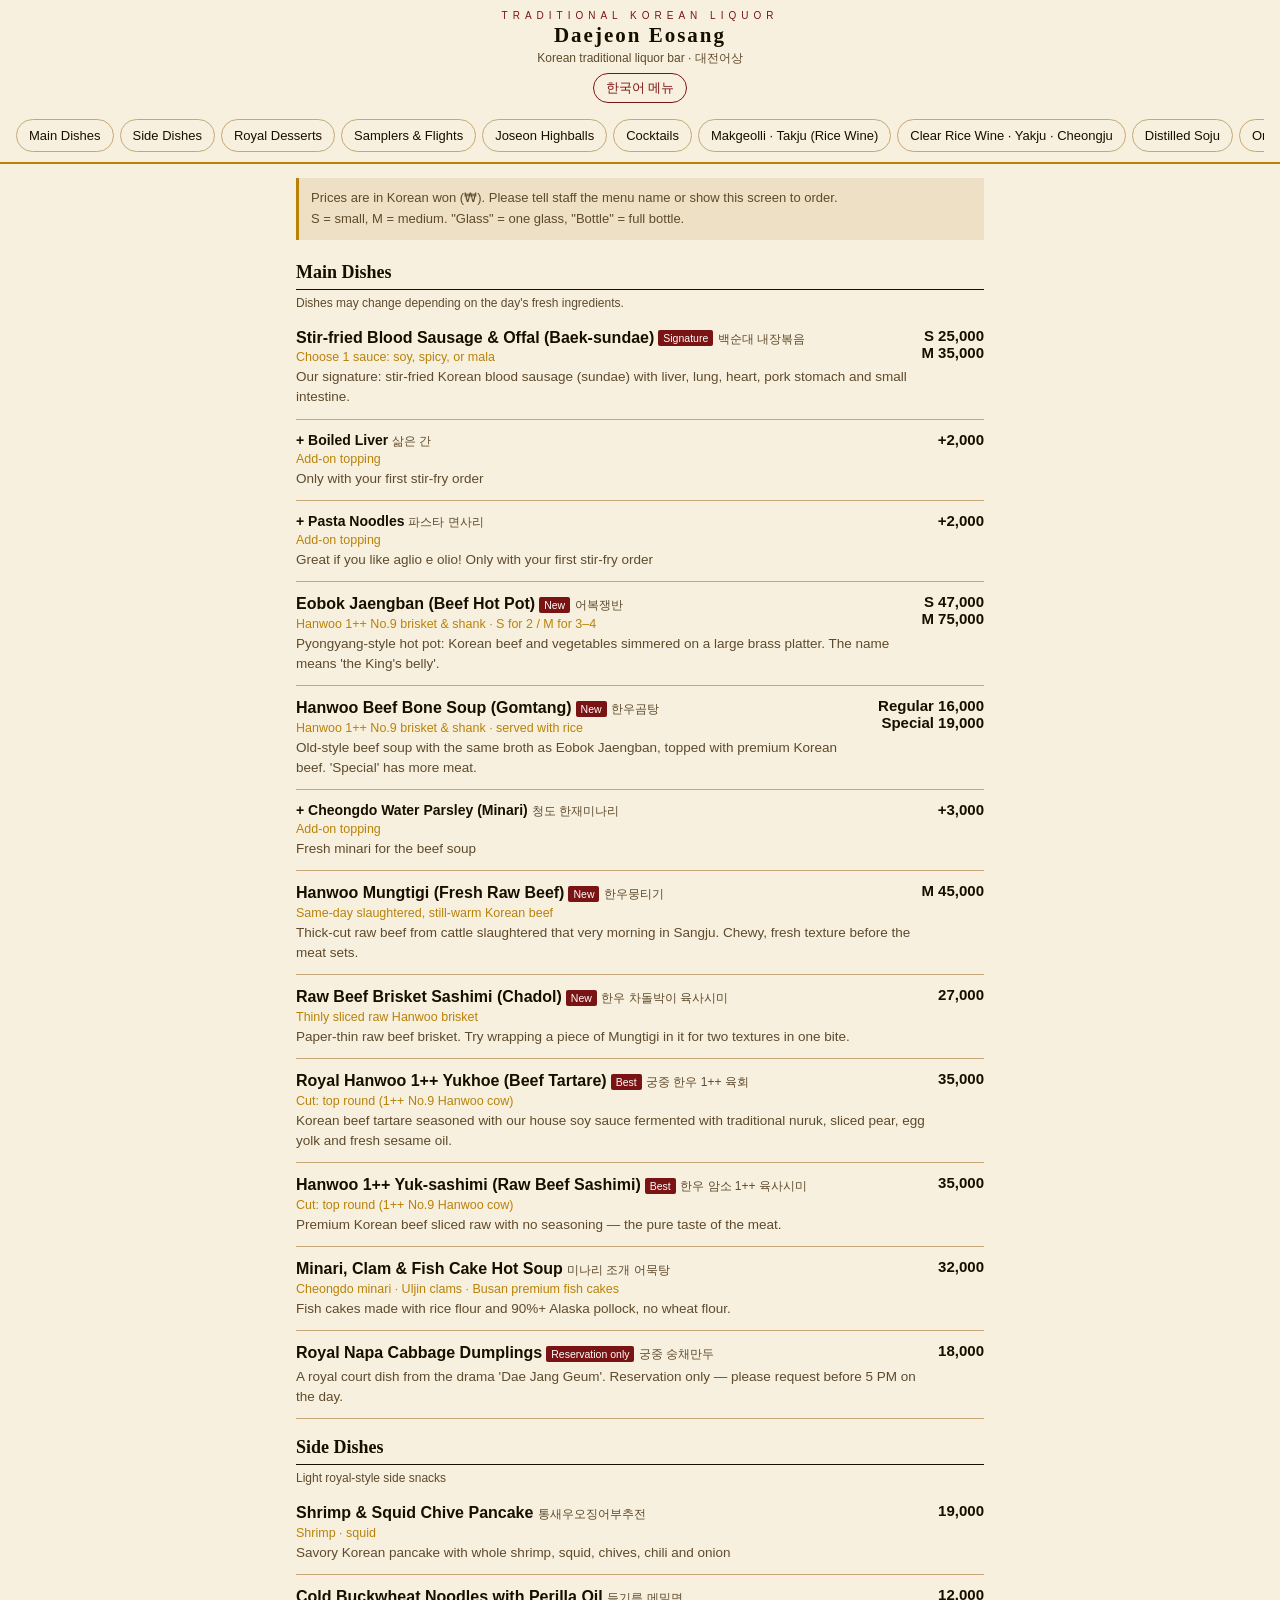
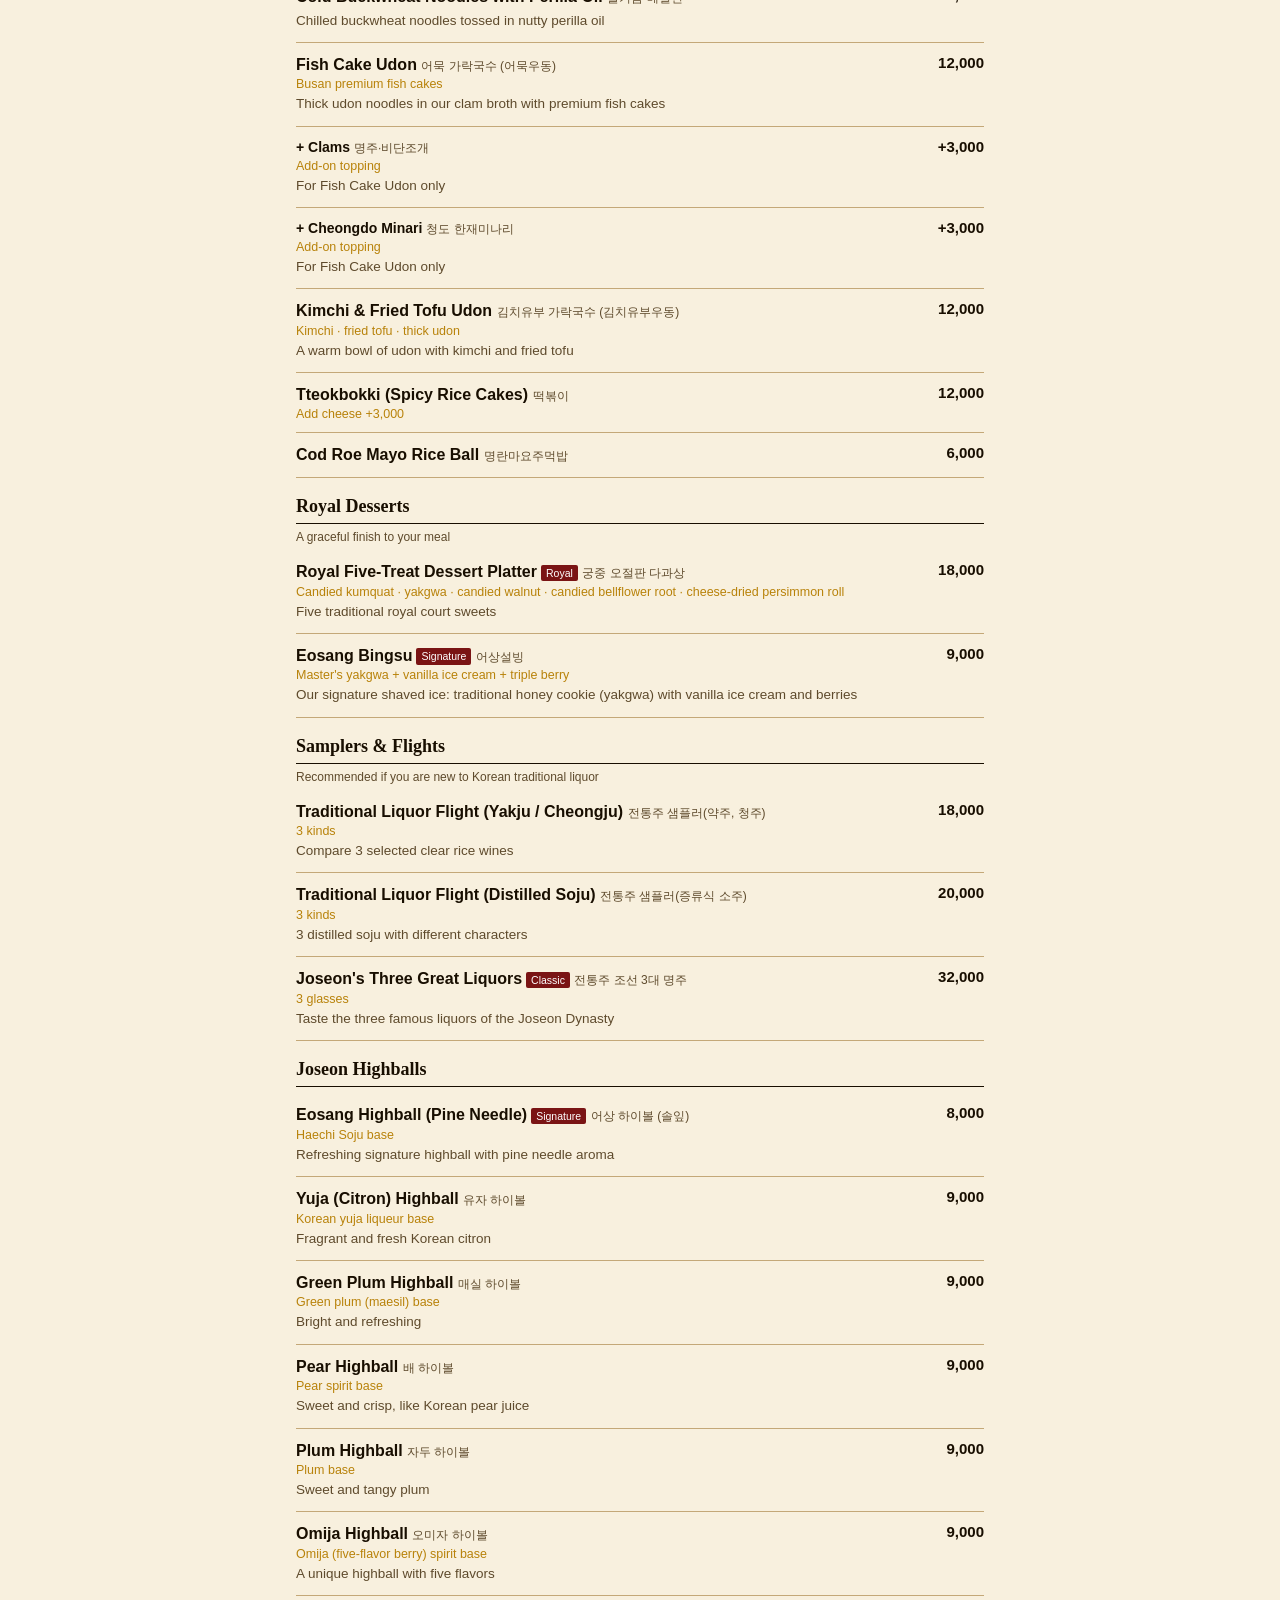
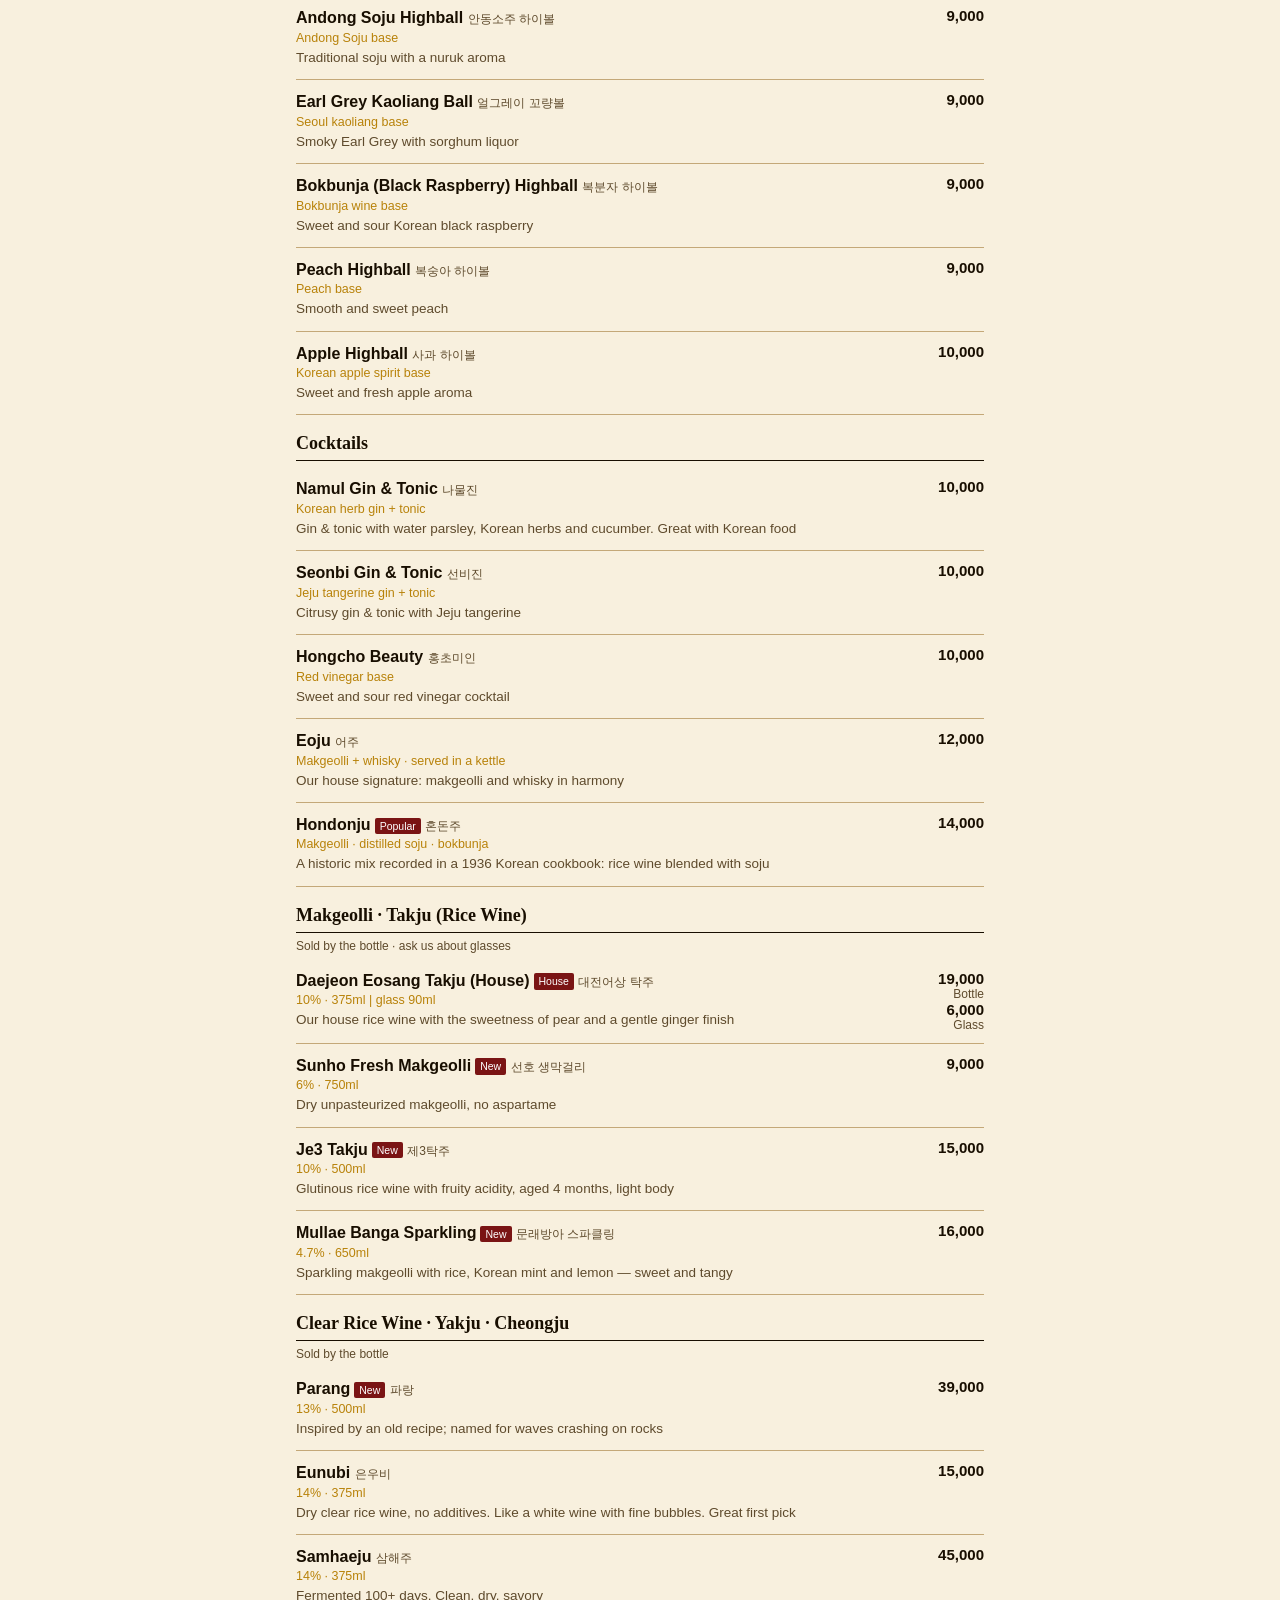
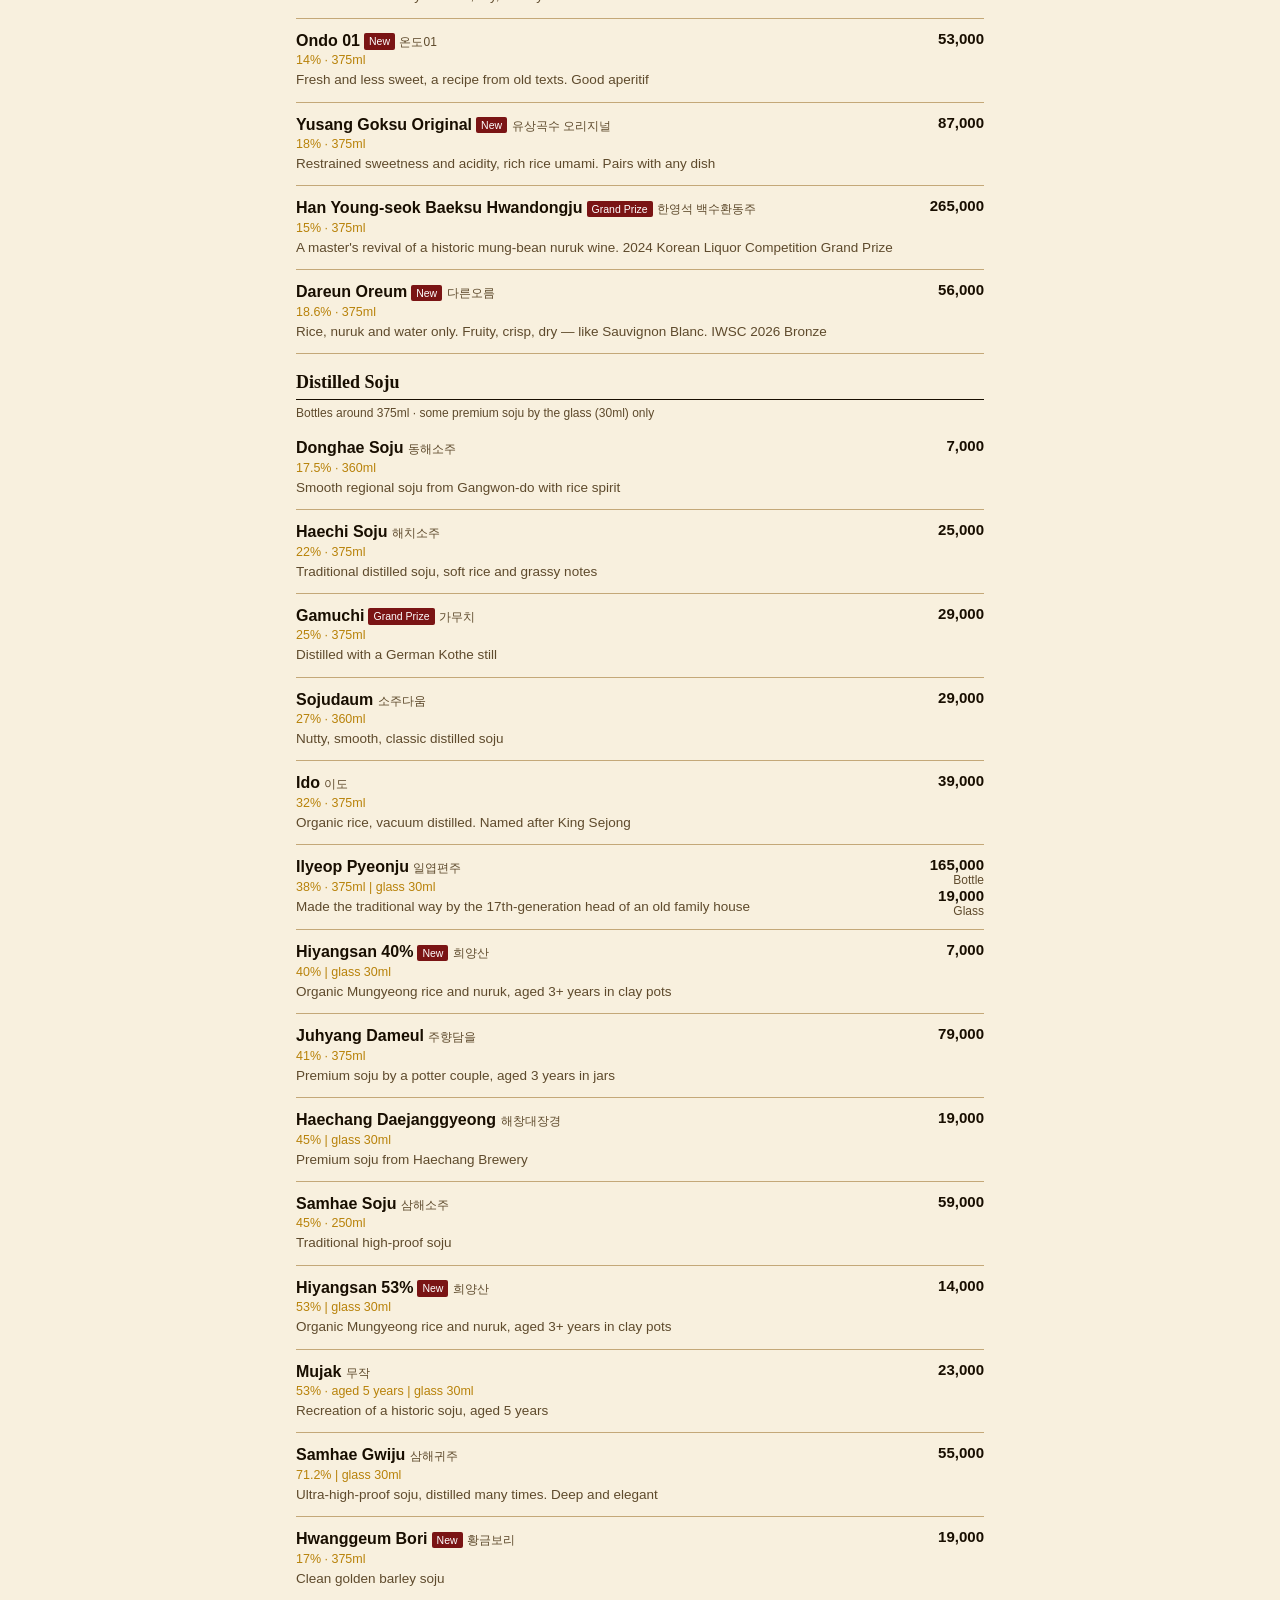
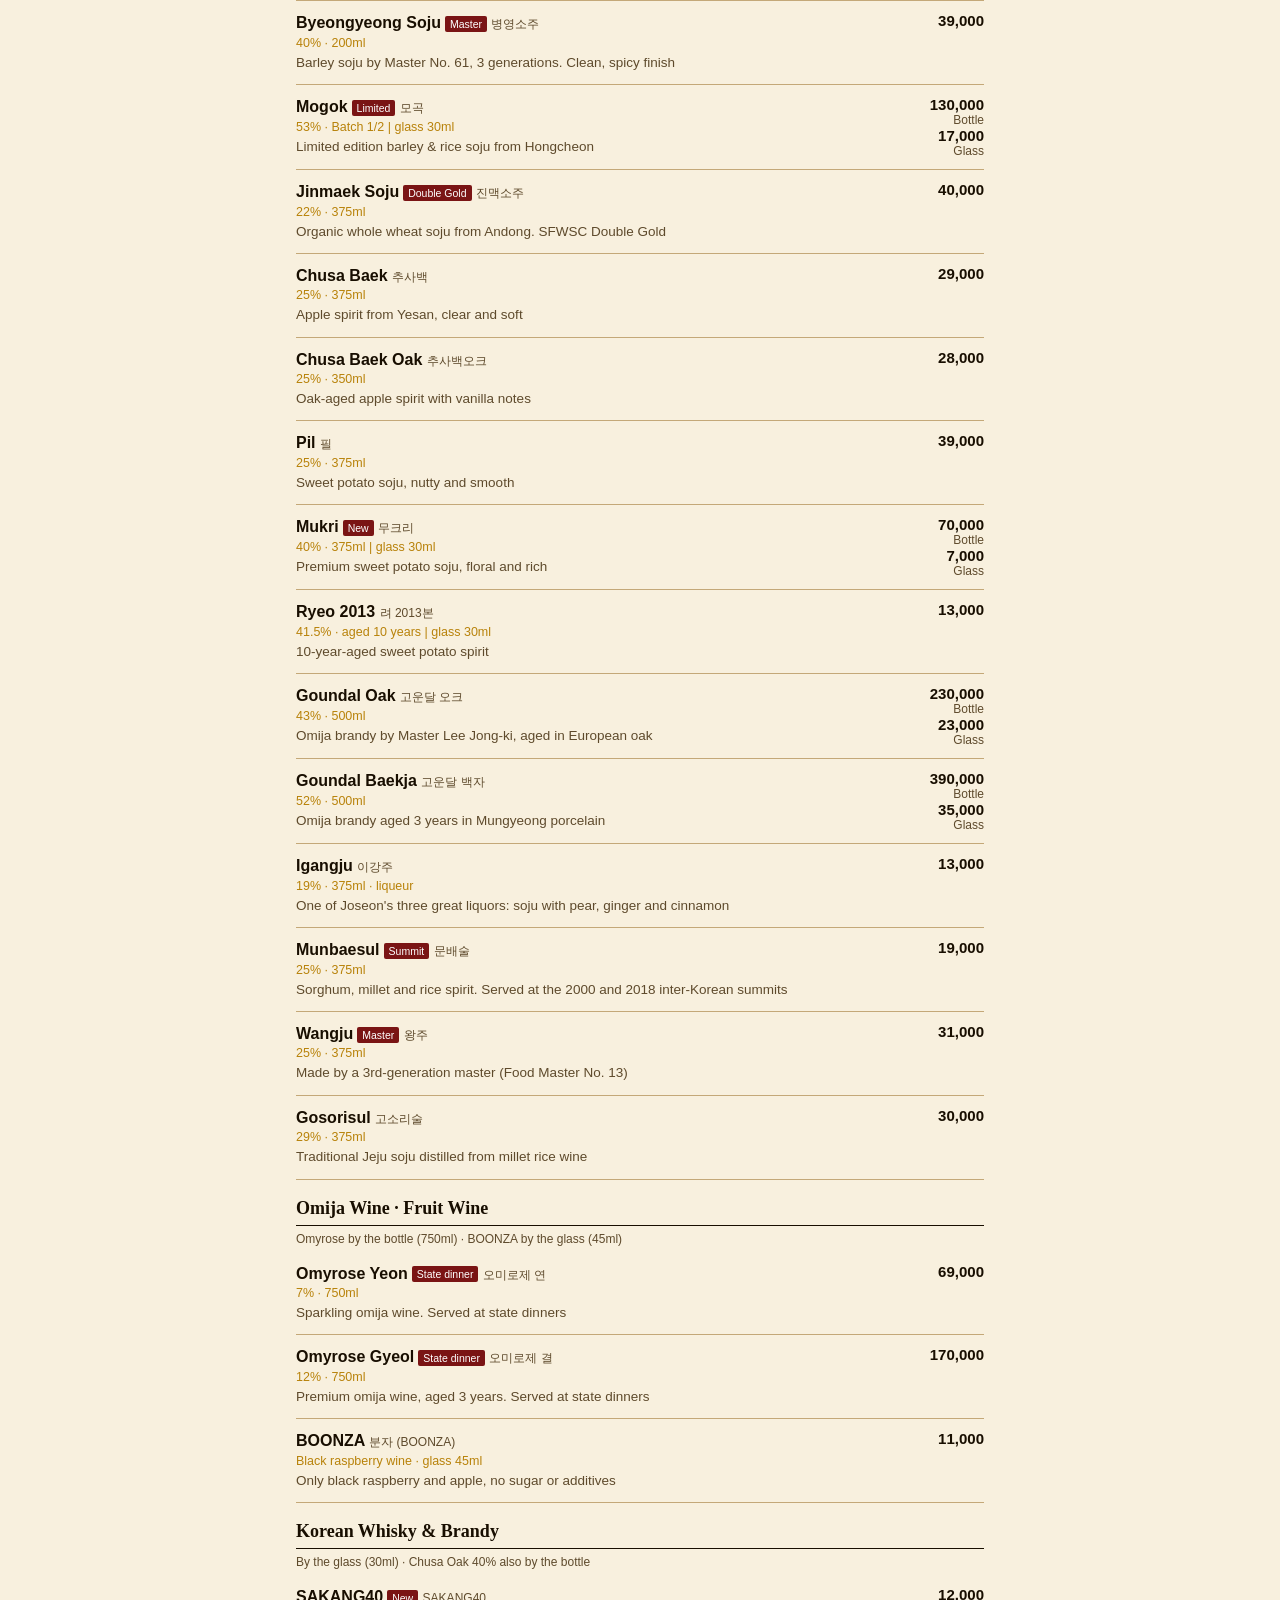
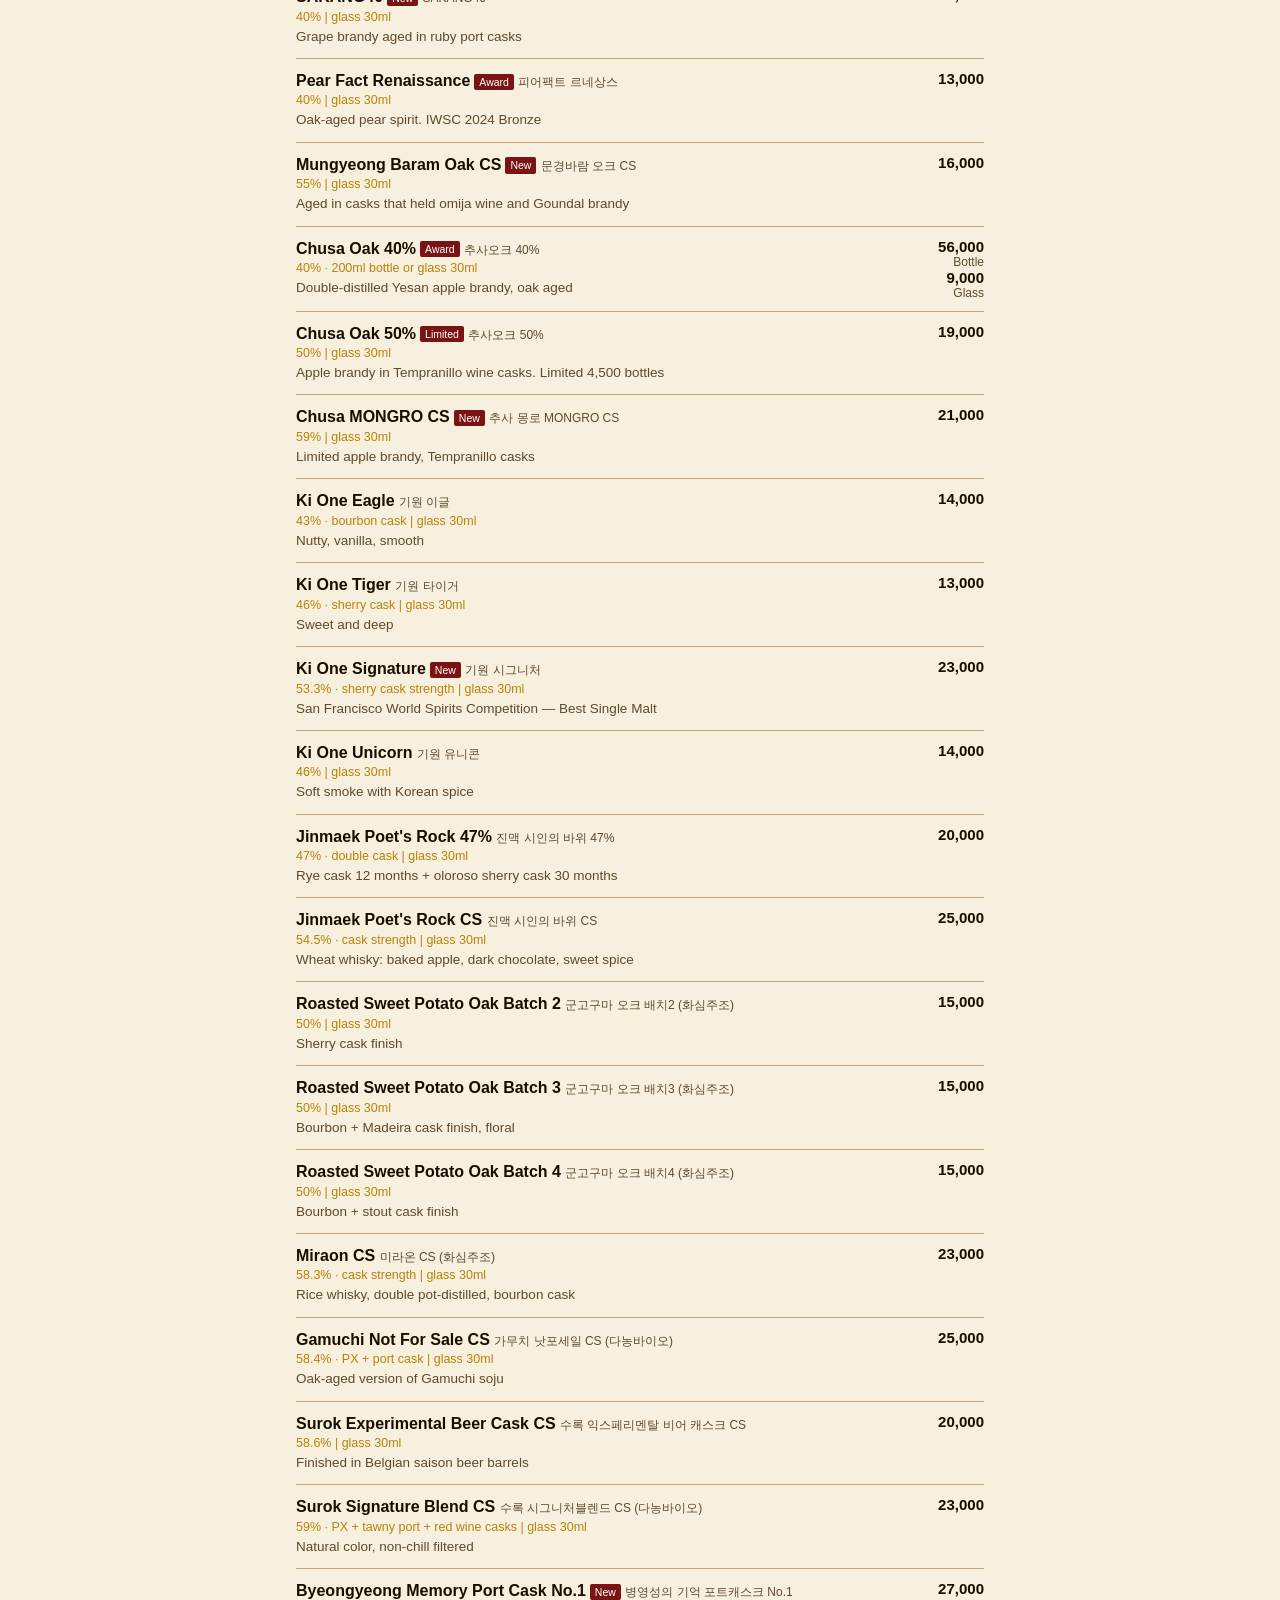
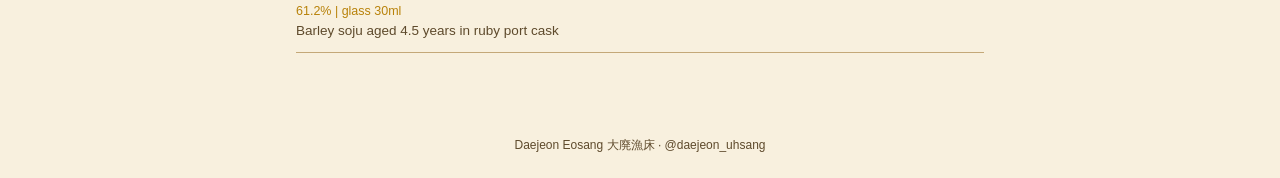
==== en.html @ 50b51871 "영어 메뉴판(en.html, menu_en.json) 추가 + 메뉴판 English 버튼 (사장님 11/3 외국인 손님 요청)" ====
<!DOCTYPE html>
<html lang="en">
<head>
<meta charset="UTF-8">
<meta name="viewport" content="width=device-width,initial-scale=1">
<meta name="color-scheme" content="light">
<title>Daejeon Eosang — English Menu</title>
<style>
:root{--ink:#180e00;--paper:#f8f0de;--paper2:#ede0c4;--crimson:#7a1414;--gold:#b8820a;--muted:#5e4a2c;--div:#c4a878;}
*{margin:0;padding:0;box-sizing:border-box}
html,body{background:var(--paper);color:var(--ink);font-family:-apple-system,"Segoe UI",Roboto,"Noto Sans KR",sans-serif;overflow-x:clip}
header{position:sticky;top:0;z-index:10;background:var(--paper);border-bottom:2px solid var(--gold);text-align:center;padding:10px 16px 0}
.en{font-size:10px;letter-spacing:5px;color:var(--crimson)}
h1{font-family:Georgia,serif;font-size:21px;letter-spacing:2px;margin:2px 0}
.sub{font-size:12px;color:var(--muted)}
.ko{display:inline-block;margin:6px 0 8px;font-size:13px;color:var(--crimson);text-decoration:none;border:1px solid var(--crimson);border-radius:16px;padding:4px 12px;min-height:30px;line-height:20px}
nav{display:flex;overflow-x:auto;gap:6px;padding:8px 0 10px;scrollbar-width:none}
nav::-webkit-scrollbar{display:none}
nav a{flex-shrink:0;font-size:13px;color:var(--ink);text-decoration:none;border:1px solid var(--div);border-radius:18px;padding:8px 12px}
main{max-width:720px;margin:0 auto;padding:0 16px 60px}
.info{font-size:13px;color:var(--muted);line-height:1.6;background:var(--paper2);padding:10px 12px;margin:14px 0 4px;border-left:3px solid var(--gold)}
section{padding-top:18px;scroll-margin-top:150px}
h2{font-family:Georgia,serif;font-size:18px;border-bottom:1.5px solid var(--ink);padding-bottom:6px;margin-bottom:6px}
.note{font-size:12px;color:var(--muted);margin-bottom:6px}
.item{display:grid;grid-template-columns:1fr auto;gap:10px;padding:11px 0;border-bottom:1px solid var(--div)}
.name{font-weight:700;font-size:16px;line-height:1.35}
.kn{font-size:12px;color:var(--muted);font-weight:400}
.spec{font-size:12.5px;color:var(--gold);margin-top:2px}
.desc{font-size:13.5px;color:var(--muted);line-height:1.5;margin-top:3px}
.price{text-align:right;font-weight:700;font-size:15px;max-width:34vw;overflow-wrap:anywhere}
.price{white-space:pre-line}.price small{display:block;font-weight:400;font-size:12px;color:var(--muted)}
.badge{display:inline-block;font-size:10.5px;background:var(--crimson);color:#fff;padding:1px 5px;border-radius:2px;vertical-align:middle;margin-left:4px;font-weight:500}
.addon .name{font-size:14px;font-weight:600}
footer{text-align:center;font-size:12px;color:var(--muted);padding:24px 16px}
</style>
</head>
<body>
<header>
  <div class="en">TRADITIONAL KOREAN LIQUOR</div>
  <h1>Daejeon Eosang</h1>
  <div class="sub">Korean traditional liquor bar · 대전어상</div>
  <a class="ko" href="./">한국어 메뉴</a>
  <nav id="nav"></nav>
</header>
<main id="main">
  <div class="info">Prices are in Korean won (₩). Please tell staff the menu name or show this screen to order.<br>S = small, M = medium. "Glass" = one glass, "Bottle" = full bottle.</div>
</main>
<footer>Daejeon Eosang 大廃漁床 · @daejeon_uhsang</footer>
<script>
(function(){
function xe(s){return String(s||"").replace(/&/g,"&amp;").replace(/</g,"&lt;").replace(/>/g,"&gt;");}
function pr(s){return String(s||"").replace(/ \/ /g,"\n").replace(/소 /g,"S ").replace(/중 /g,"M ").replace(/일반 /g,"Regular ").replace(/특 /g,"Special ");}
Promise.all([fetch("menu.json",{cache:"no-store"}).then(function(r){return r.json();}),fetch("menu_en.json",{cache:"no-store"}).then(function(r){return r.json();})]).then(function(a){
  var d=a[0],en=a[1],nav=document.getElementById("nav"),main=document.getElementById("main");
  d.sections.forEach(function(sec){
    if(sec.hidden||!sec.items||!sec.items.length)return;
    var st=(en.sections||{})[sec.id]||[sec.title,sec.note||""];
    var h='<section id="'+xe(sec.id)+'"><h2>'+xe(st[0])+'</h2>'+(st[1]?'<div class="note">'+xe(st[1])+'</div>':'');
    sec.items.forEach(function(it){
      var t=(en.items||{})[it.id],nm=t?t[0]:it.name,sp=t?t[1]:it.spec,ds=t?t[2]:it.desc;
      var bg=it.badgeText?((en.badges||{})[it.badgeText]||""):"";
      var p="";
      if(it.priceBottle&&it.priceGlass)p=xe(pr(it.priceBottle))+'<small>Bottle</small>'+xe(it.priceGlass)+'<small>Glass</small>';
      else if(it.priceBottle)p=xe(pr(it.priceBottle));
      else if(it.priceGlass)p=xe(it.priceGlass);
      var addon=/^↳/.test(it.name);
      h+='<div class="item'+(addon?' addon':'')+'"><div><div class="name">'+xe(nm)+(bg?'<span class="badge">'+xe(bg)+'</span>':'')+' <span class="kn">'+xe(it.name.replace(/^↳\s*/,""))+'</span></div>'+(sp?'<div class="spec">'+xe(sp)+'</div>':'')+(ds?'<div class="desc">'+xe(ds)+'</div>':'')+'</div><div class="price">'+p+'</div></div>';
    });
    main.insertAdjacentHTML("beforeend",h+'</section>');
    var l=document.createElement("a");l.href="#"+sec.id;l.textContent=st[0];nav.appendChild(l);
  });
}).catch(function(){document.getElementById("main").insertAdjacentHTML("beforeend",'<p style="padding:20px">Menu failed to load. Please refresh or ask staff.</p>');});
})();
</script>
</body>
</html>
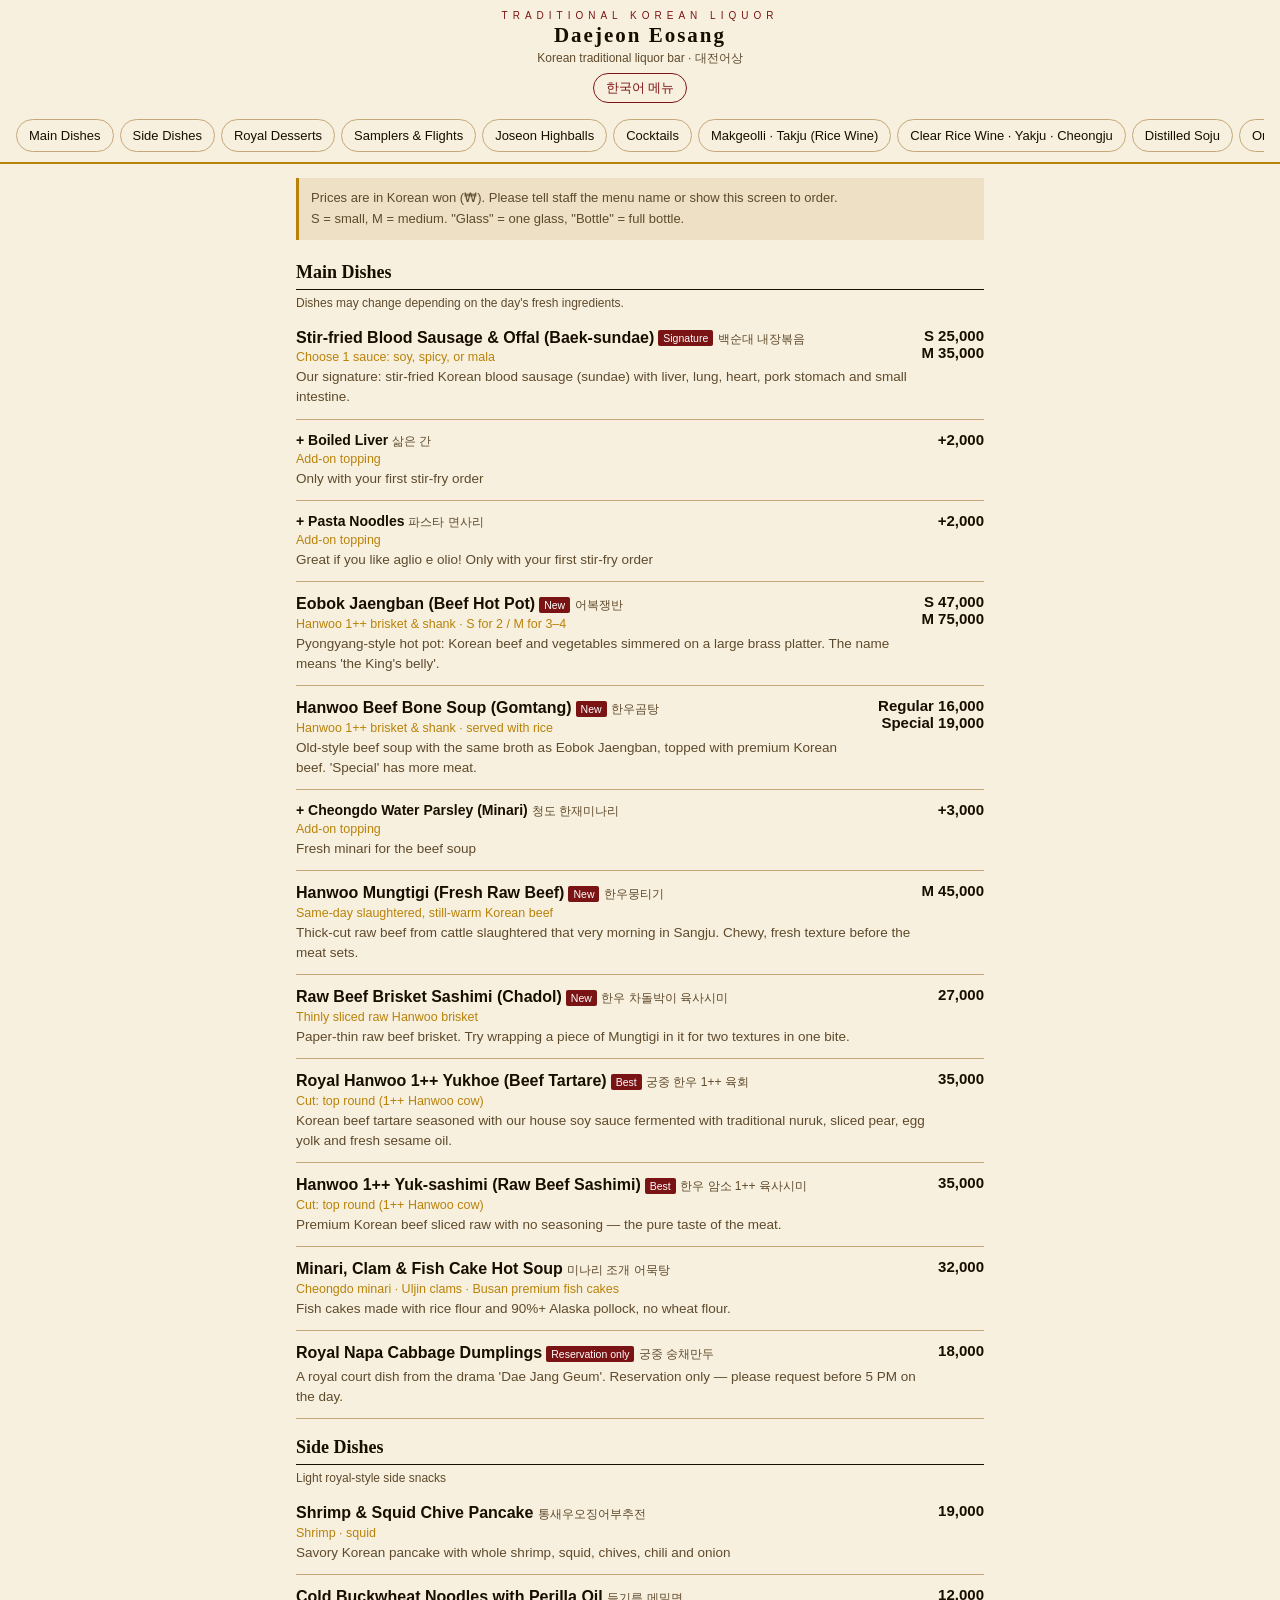
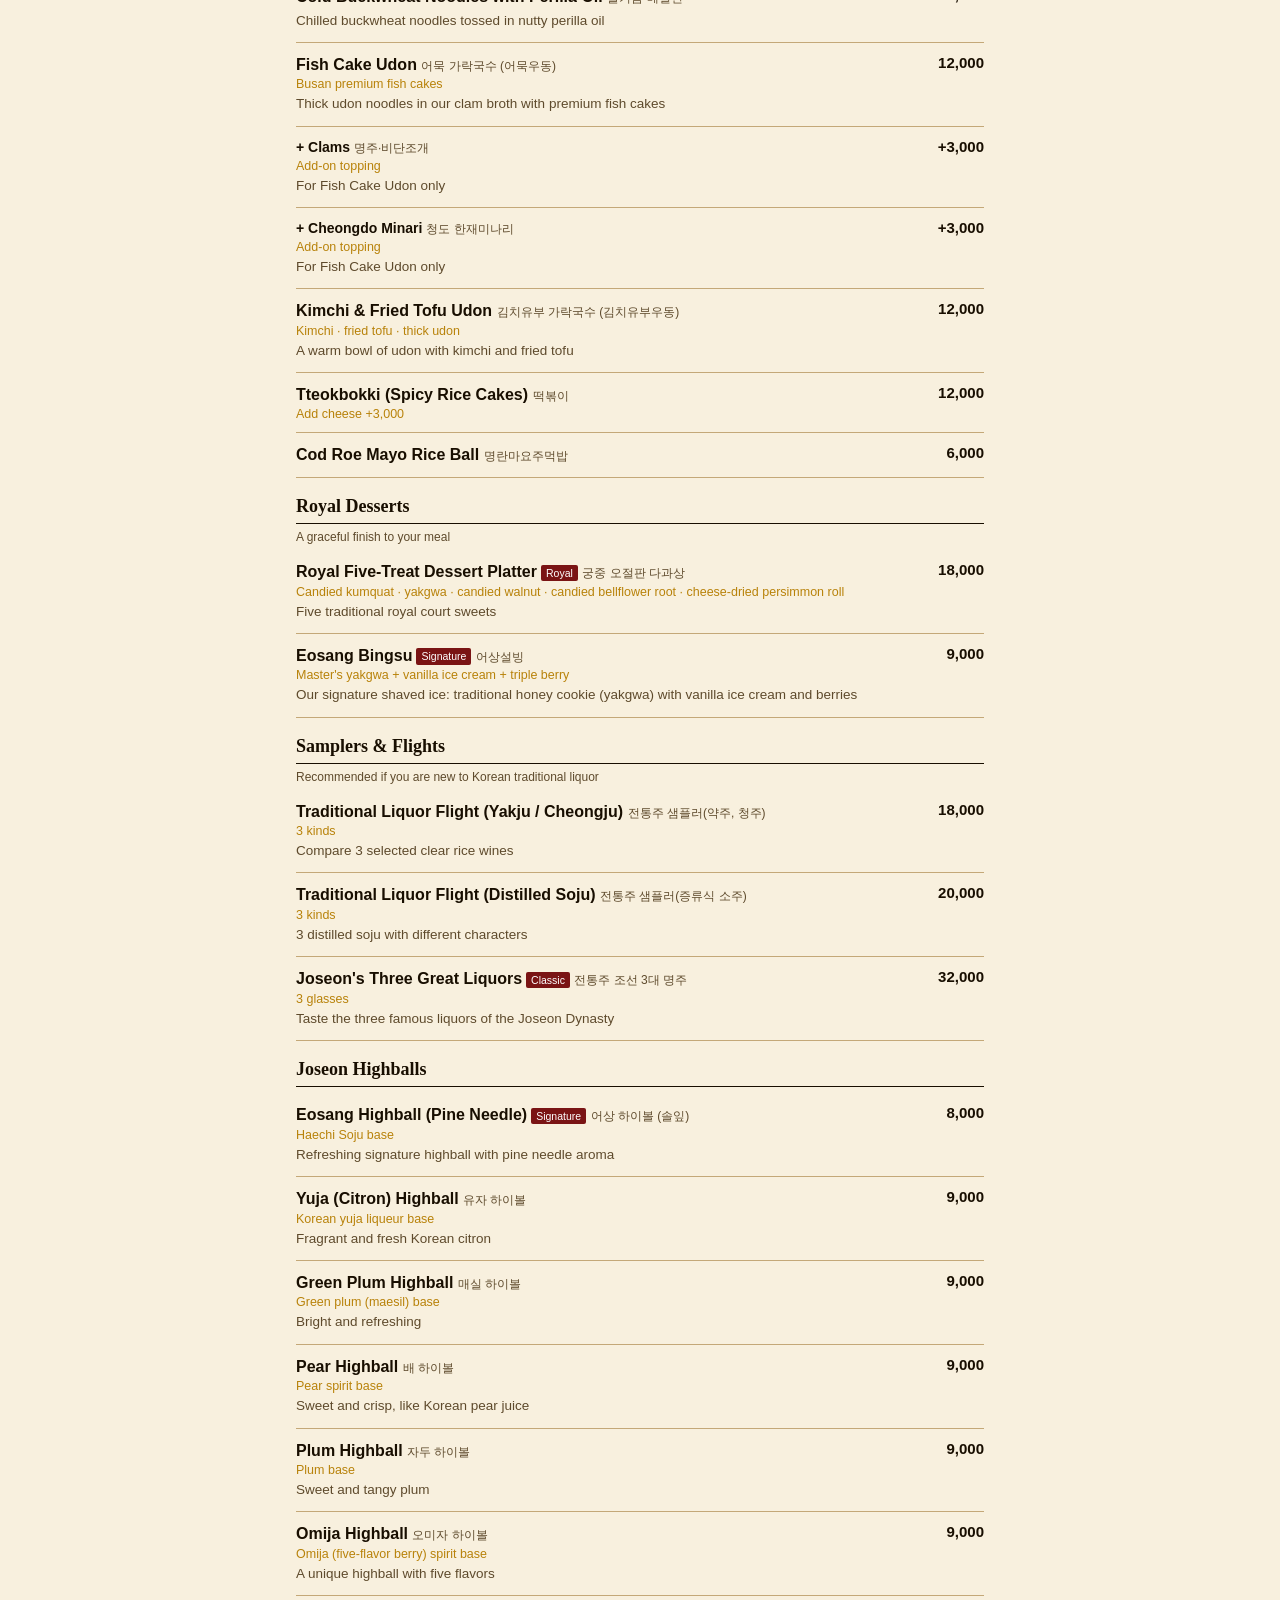
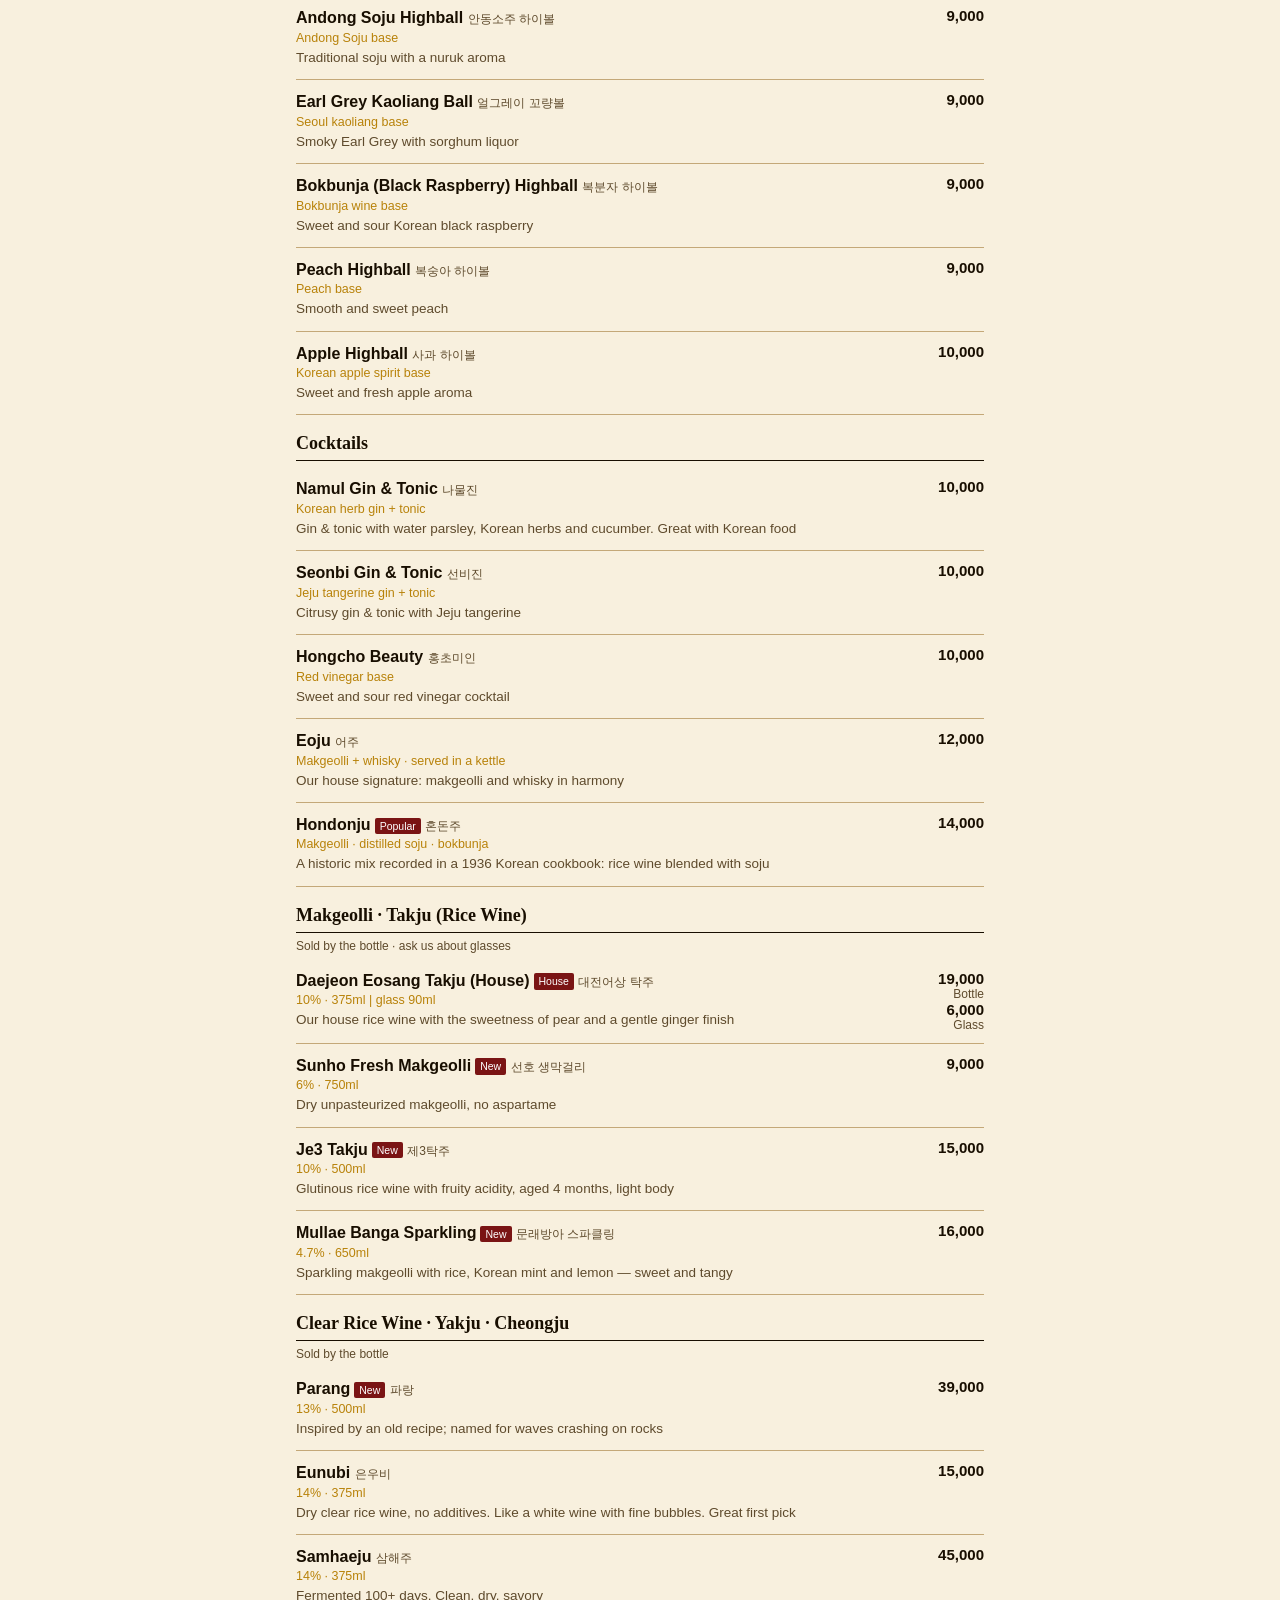
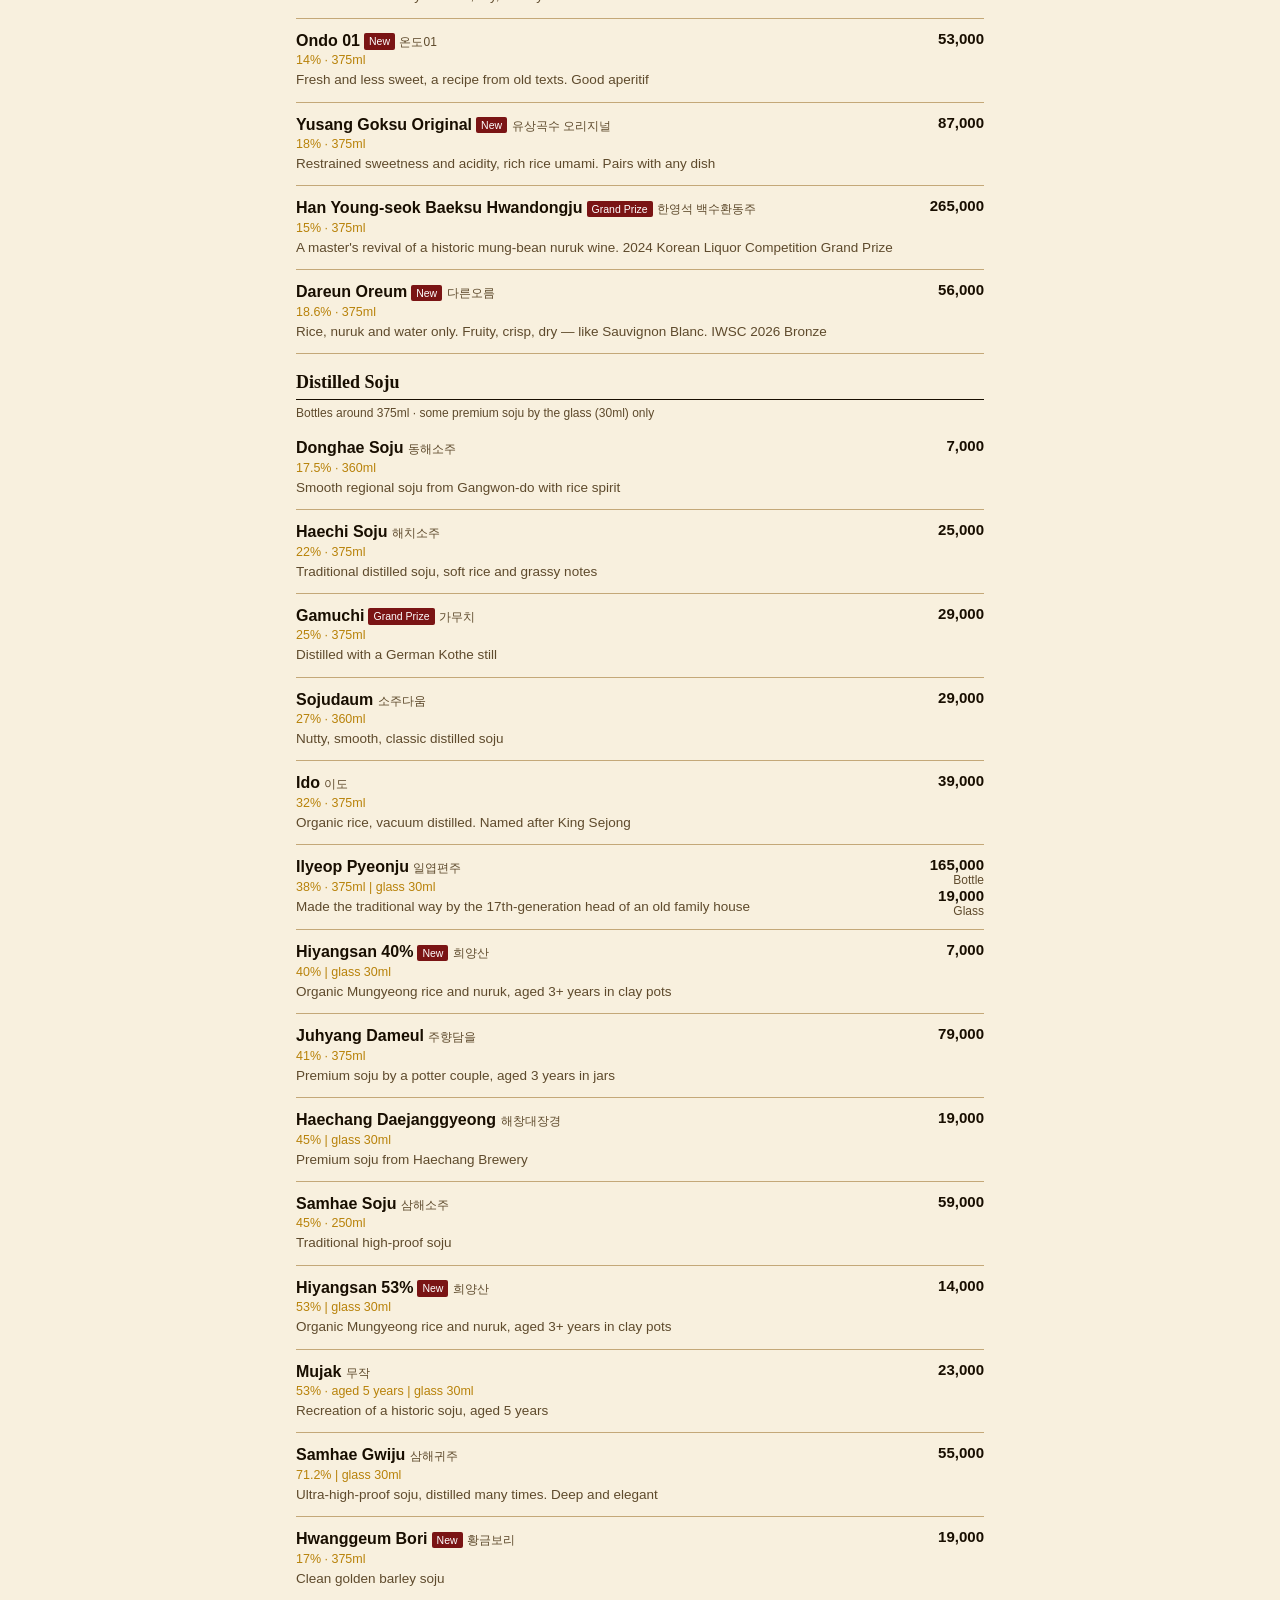
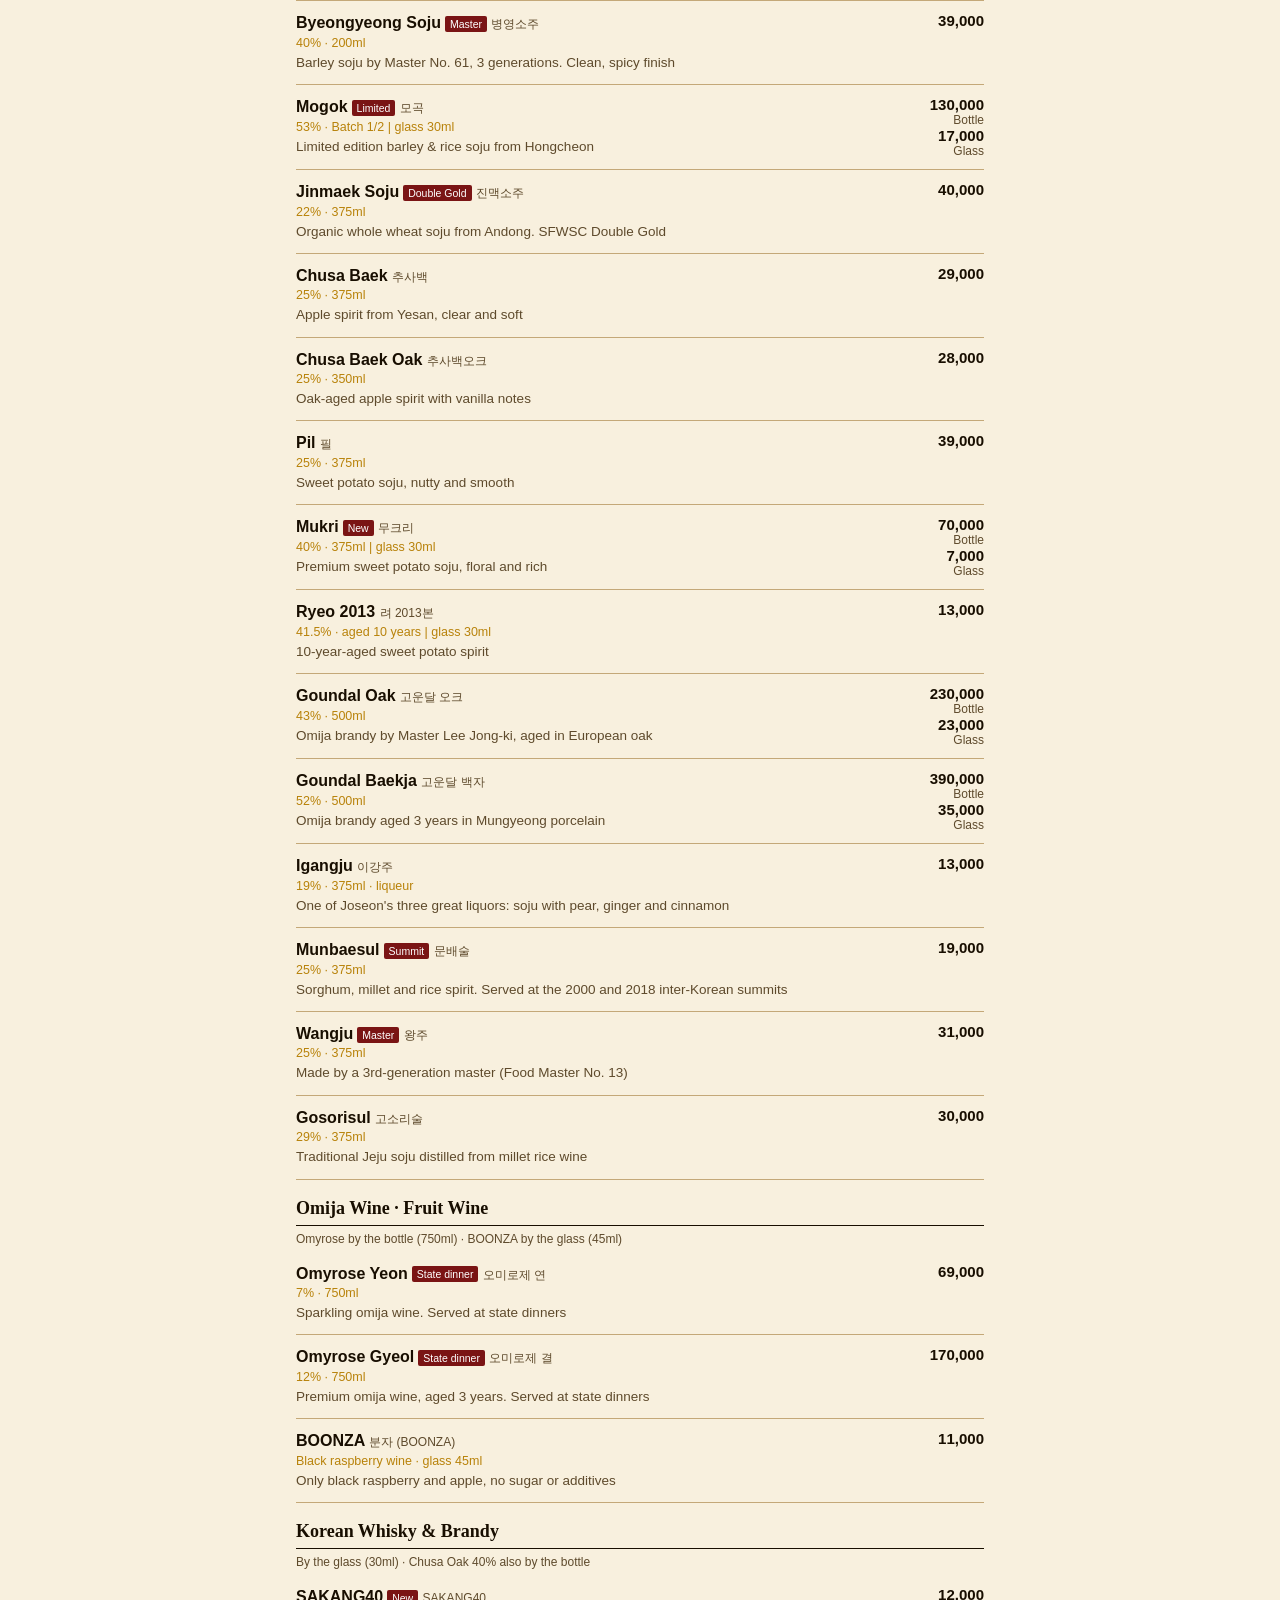
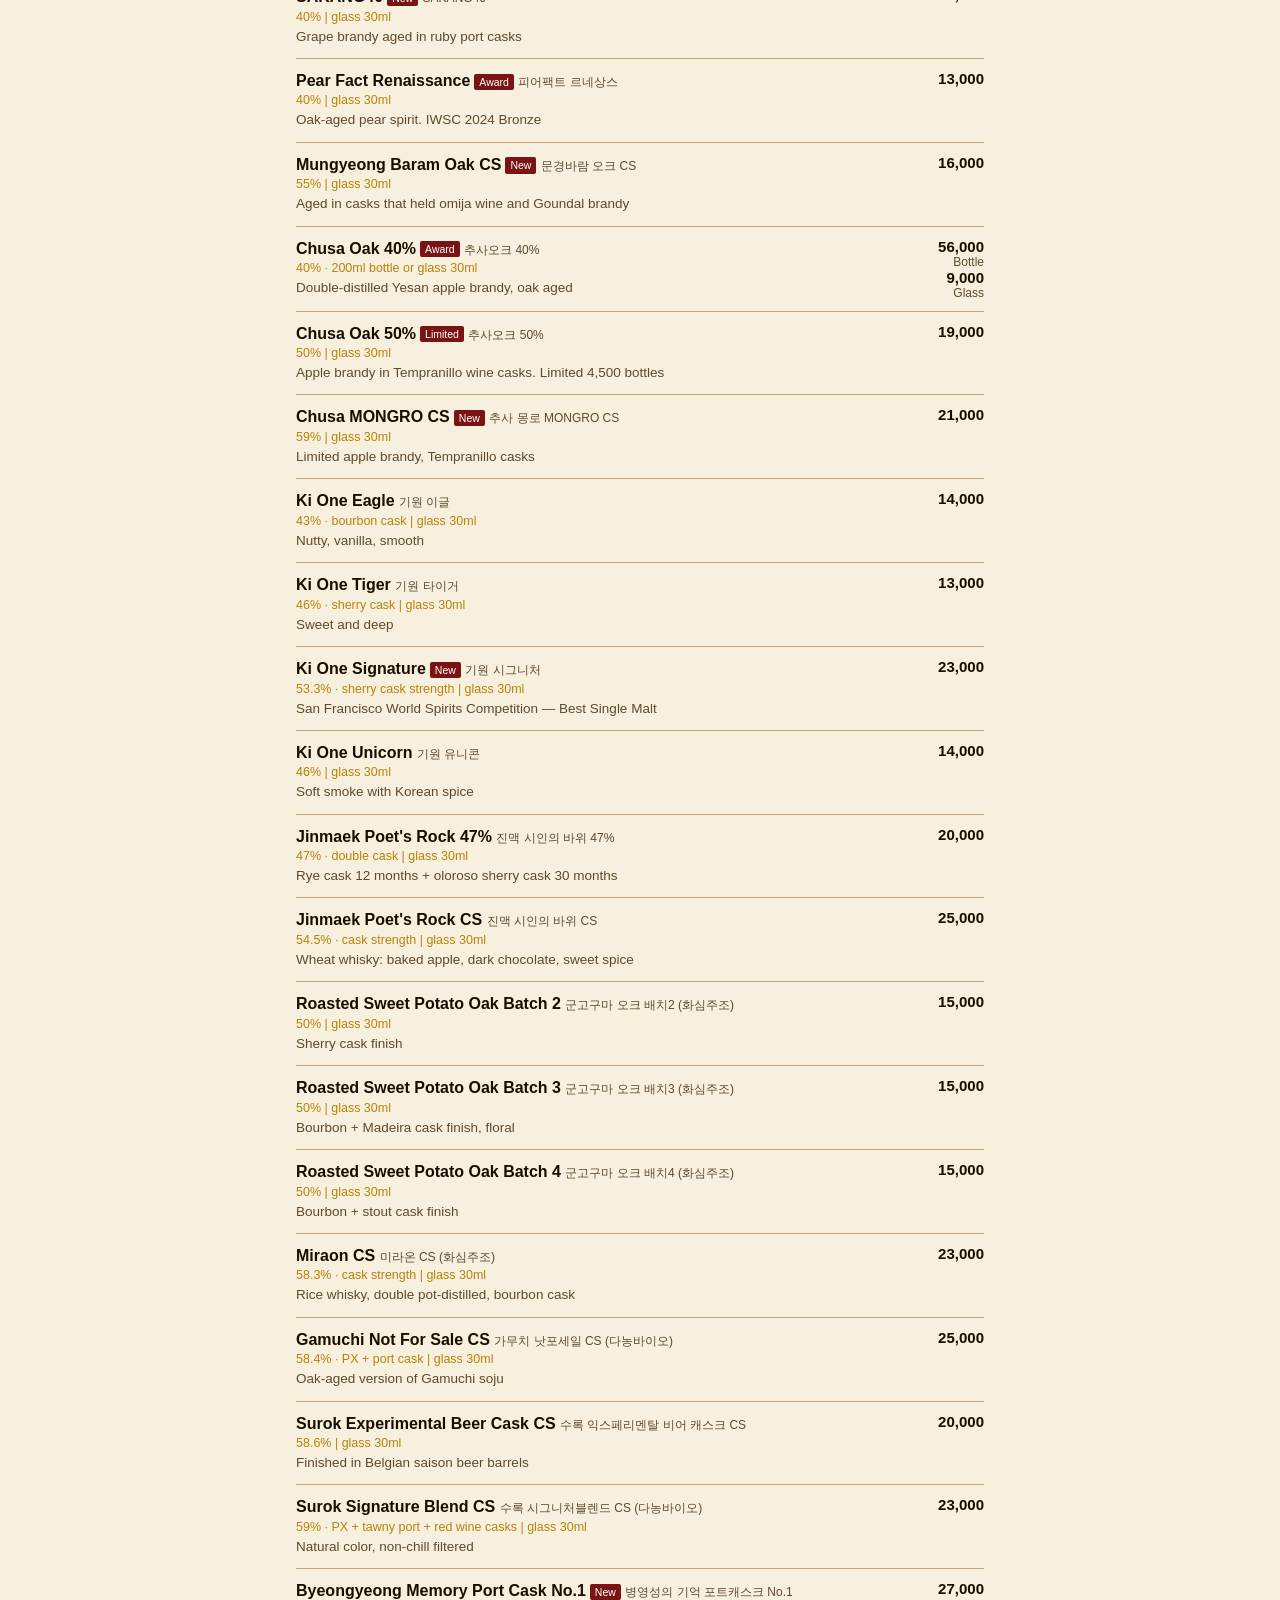
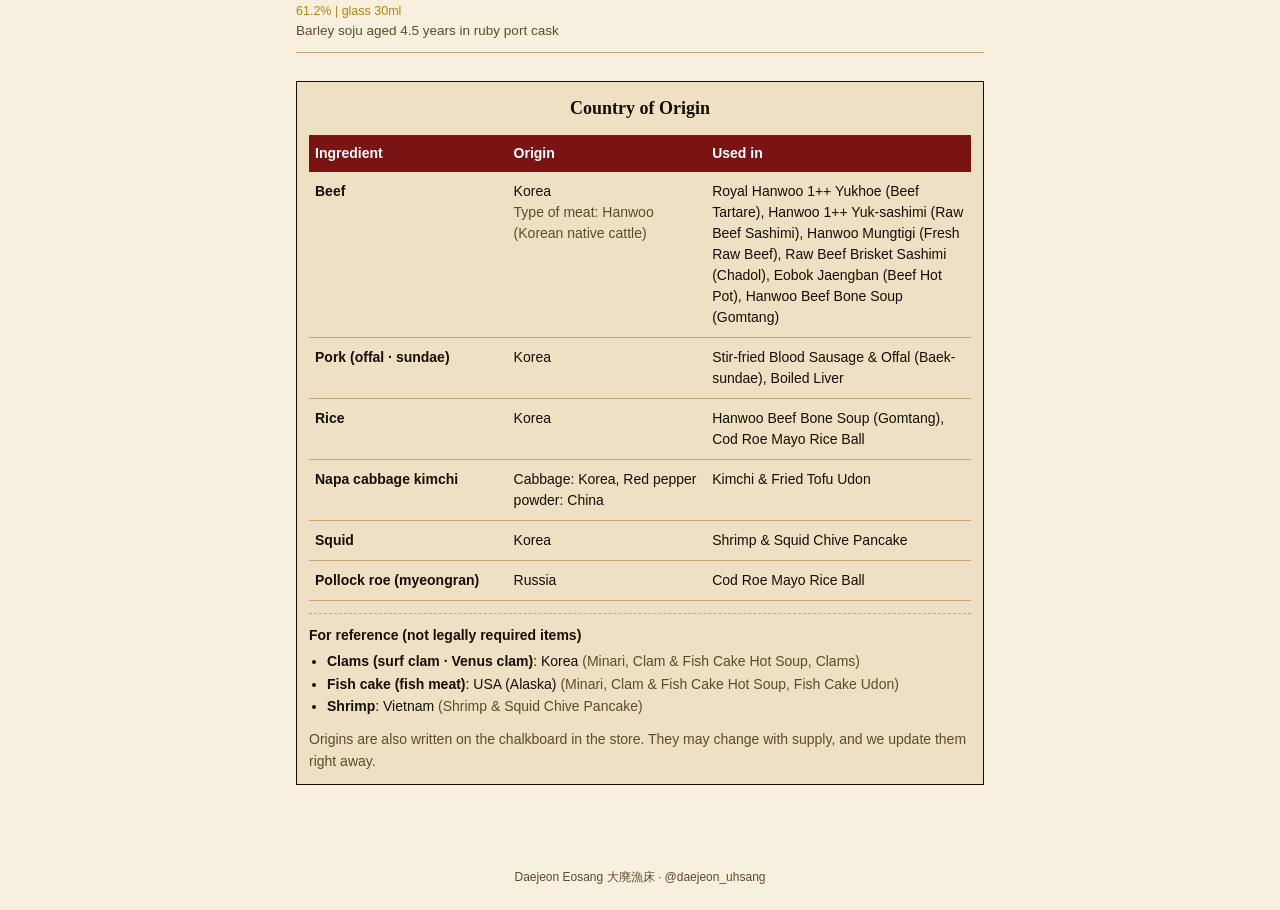
==== commit 7bd18832: "원산지 표시 섹션 + 확정 원산지 값 반영 (사장님 11/5 확인) - menu.json origins: 쇠고기 국내산(한우) · 돼지고기(내장·순대) 국내산 · 쌀 국내산 ·  " ====
--- a/en.html
+++ b/en.html
@@ -32,6 +32,17 @@
 .badge{display:inline-block;font-size:10.5px;background:var(--crimson);color:#fff;padding:1px 5px;border-radius:2px;vertical-align:middle;margin-left:4px;font-weight:500}
 .addon .name{font-size:14px;font-weight:600}
 footer{text-align:center;font-size:12px;color:var(--muted);padding:24px 16px}
+.orig{margin:28px 0 0;padding:16px 12px 12px;border:1.5px solid var(--ink);background:var(--paper2)}
+.orig h2{text-align:center;border-bottom:none;margin-bottom:10px}
+.orig table{width:100%;border-collapse:collapse;table-layout:fixed;font-size:14px;line-height:1.5}
+.orig th{background:var(--crimson);color:#fff;text-align:left;padding:8px 6px;font-size:14px}
+.orig td{padding:9px 6px;border-bottom:1px solid var(--div);vertical-align:top;overflow-wrap:anywhere}
+.orig td:first-child{font-weight:700}
+.orig .ref{margin-top:12px;padding-top:10px;border-top:1px dashed var(--div);font-size:14px;line-height:1.6}
+.orig .ref p.ref-h{margin:0 0 4px;font-weight:700;color:var(--ink)}
+.orig .ref ul{margin:0;padding-left:18px}
+.orig .kind{display:block;color:var(--muted)}
+.orig p{font-size:14px;color:var(--muted);line-height:1.6;margin-top:10px}
 </style>
 </head>
 <body>
@@ -69,6 +80,26 @@
     main.insertAdjacentHTML("beforeend",h+'</section>');
     var l=document.createElement("a");l.href="#"+sec.id;l.textContent=st[0];nav.appendChild(l);
   });
+  var oe=en.origins||{},rows=Array.isArray(d.origins)?d.origins:[];
+  if(rows.length){
+    var nm={};d.sections.forEach(function(sec){(sec.items||[]).forEach(function(it){var t=(en.items||{})[it.id];nm[it.id]=t?t[0].replace(/^\+\s*/,""):it.name.replace(/^↳\s*/,"");});});
+    var tv=function(v){var s=String(v||"");return xe((oe.values||{})[s]||s);};
+    var cols=oe.cols||["Ingredient","Origin","Used in"];
+    var h='<section class="orig" id="origin"><h2>'+xe(oe.title||"Country of Origin")+'</h2><table><colgroup><col style="width:30%"><col style="width:30%"><col></colgroup><thead><tr><th scope="col">'+xe(cols[0])+'</th><th scope="col">'+xe(cols[1])+'</th><th scope="col">'+xe(cols[2])+'</th></tr></thead><tbody>';
+    rows.forEach(function(r){
+      var ms=(r.menus||[]).map(function(id){return nm[id]||"";}).filter(Boolean).join(", ");
+      h+='<tr><td>'+xe((oe.items||{})[r.item]||r.item)+'</td><td>'+tv(r.origin)+(r.kind!==undefined?'<span class="kind">'+xe(oe.kind||"Type of meat")+': '+tv(r.kind)+'</span>':'')+'</td><td>'+xe(ms)+'</td></tr>';
+    });
+    h+='</tbody></table>';
+    var refs=Array.isArray(d.originsRef)?d.originsRef:[];
+    if(refs.length){
+      h+='<div class="ref"><p class="ref-h">'+xe(oe.refLabel||"For reference")+'</p><ul>';
+      refs.forEach(function(r){var ms=(r.menus||[]).map(function(id){return nm[id]||"";}).filter(Boolean).join(", ");h+='<li><b>'+xe((oe.items||{})[r.item]||r.item)+'</b>: '+tv(r.origin)+(ms?' <span class="kind" style="display:inline">('+xe(ms)+')</span>':'')+'</li>';});
+      h+='</ul></div>';
+    }
+    h+=(oe.note?'<p>'+xe(oe.note)+'</p>':'')+'</section>';
+    main.insertAdjacentHTML("beforeend",h);
+  }
 }).catch(function(){document.getElementById("main").insertAdjacentHTML("beforeend",'<p style="padding:20px">Menu failed to load. Please refresh or ask staff.</p>');});
 })();
 </script>
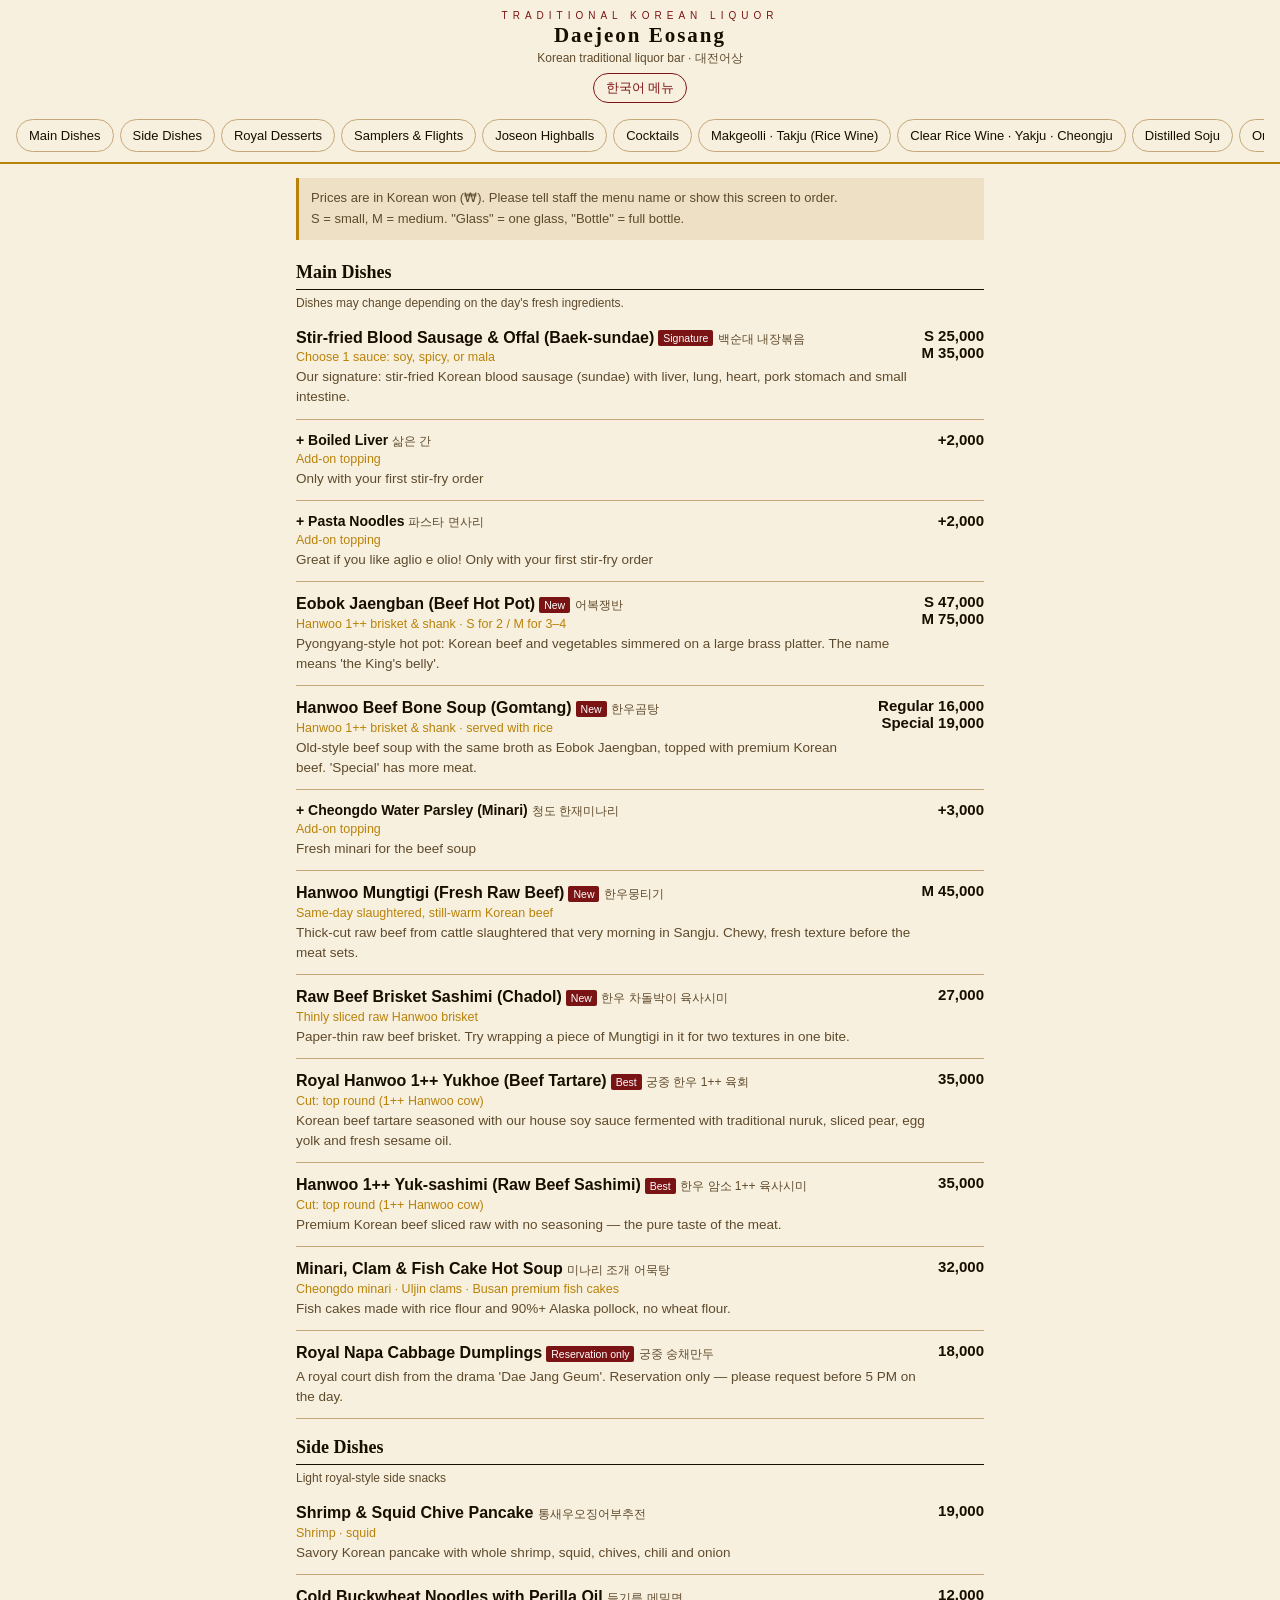
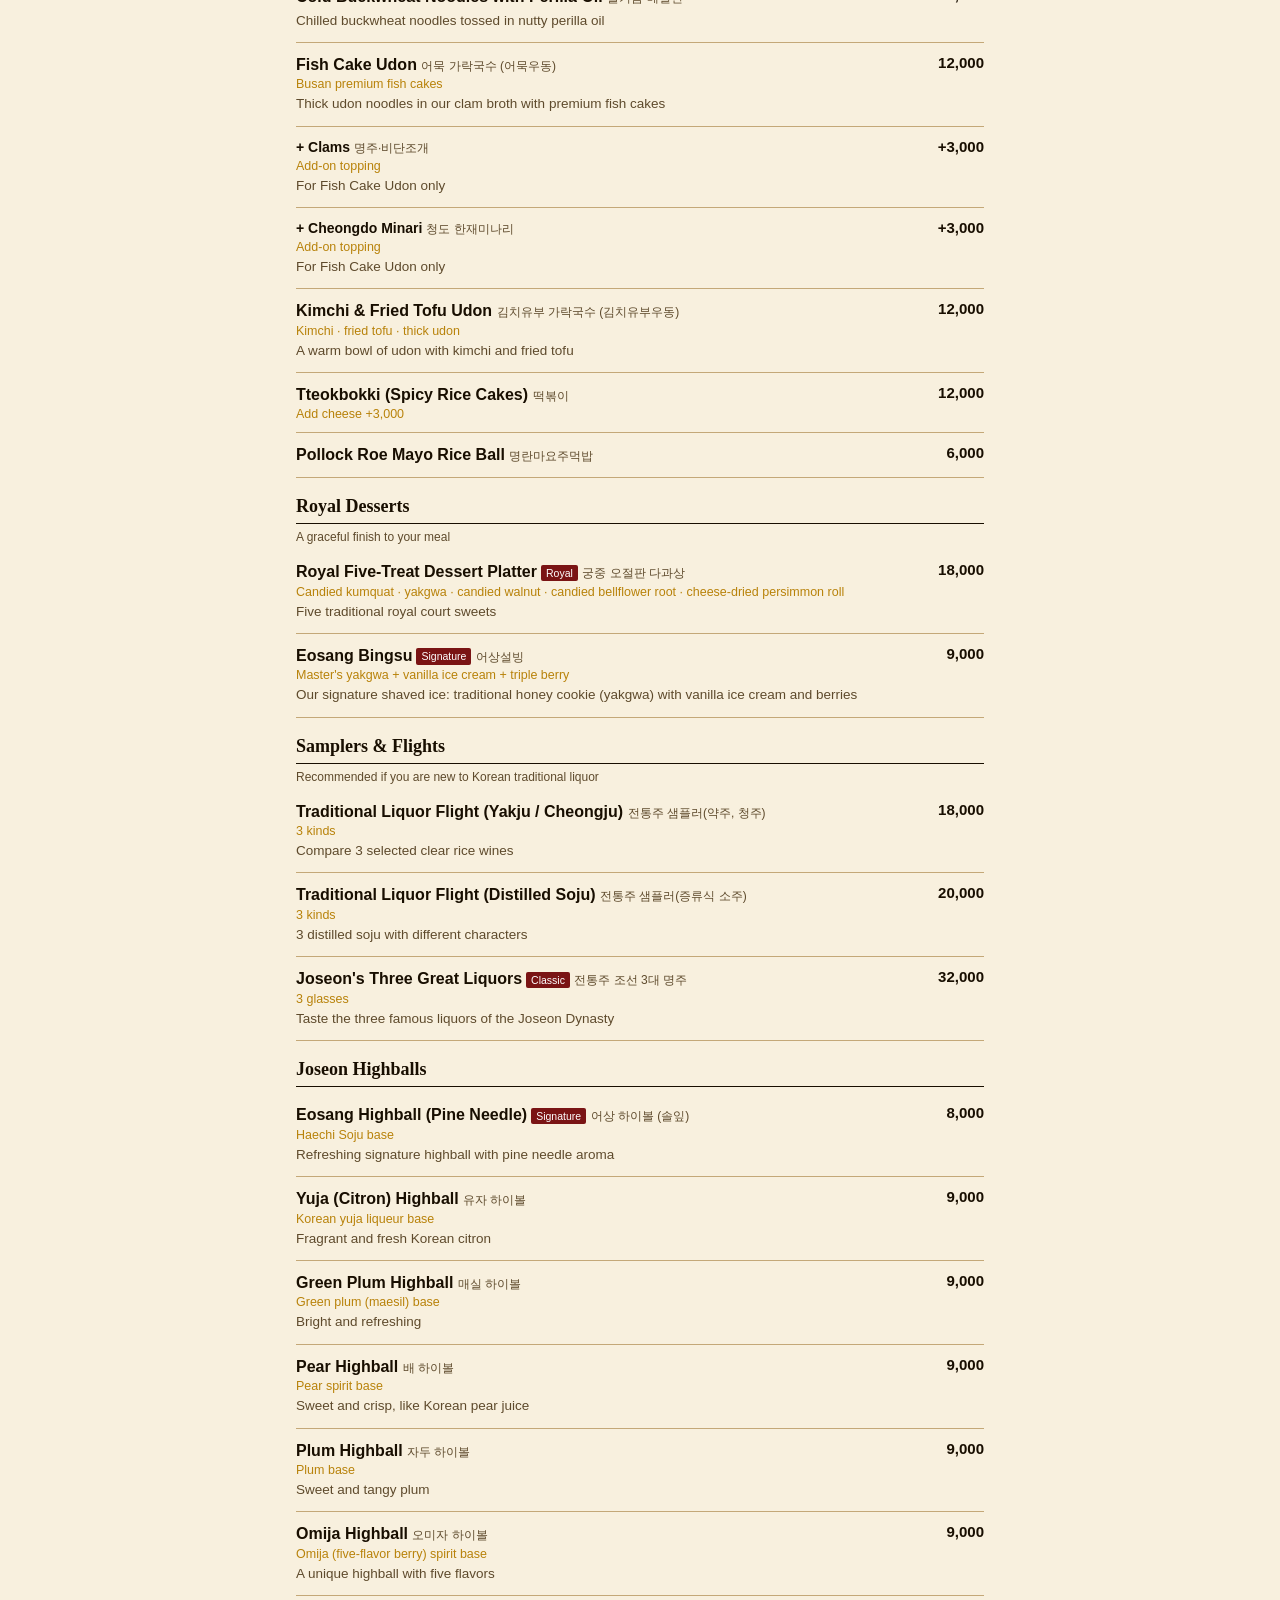
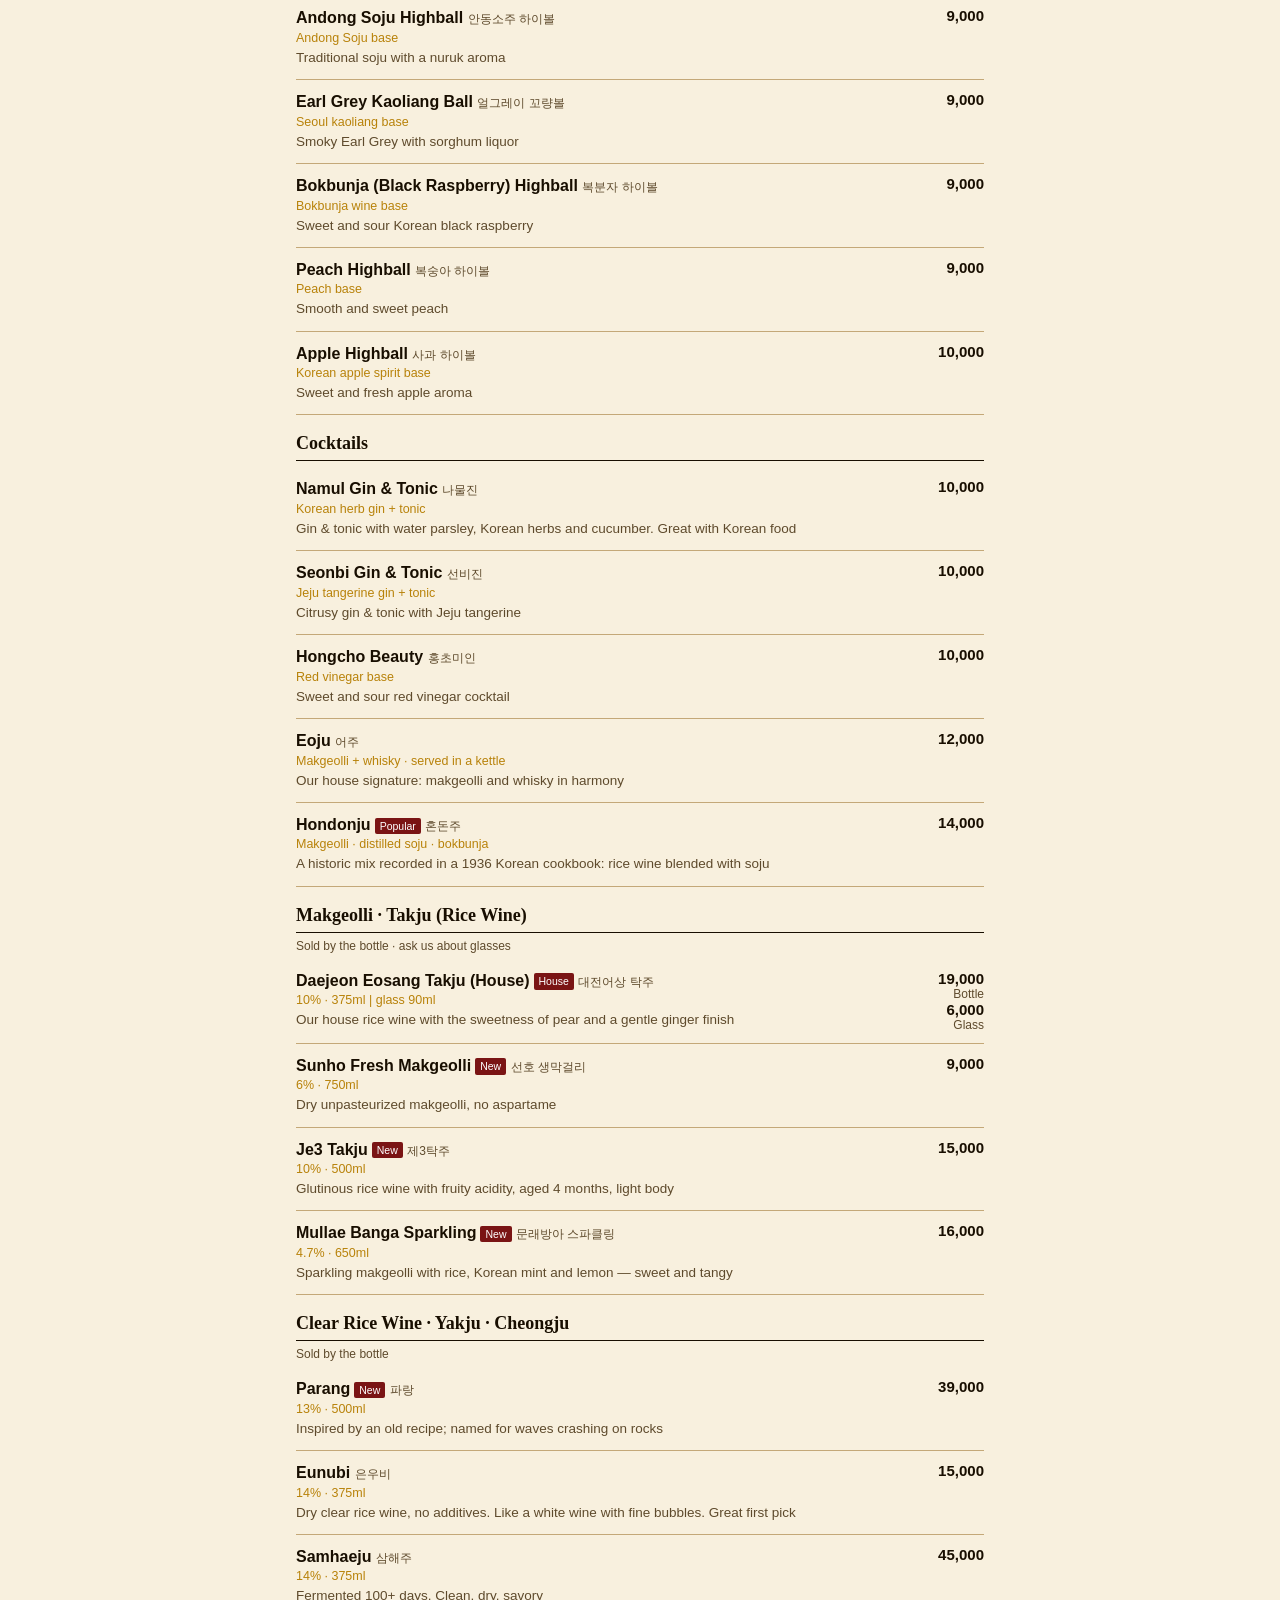
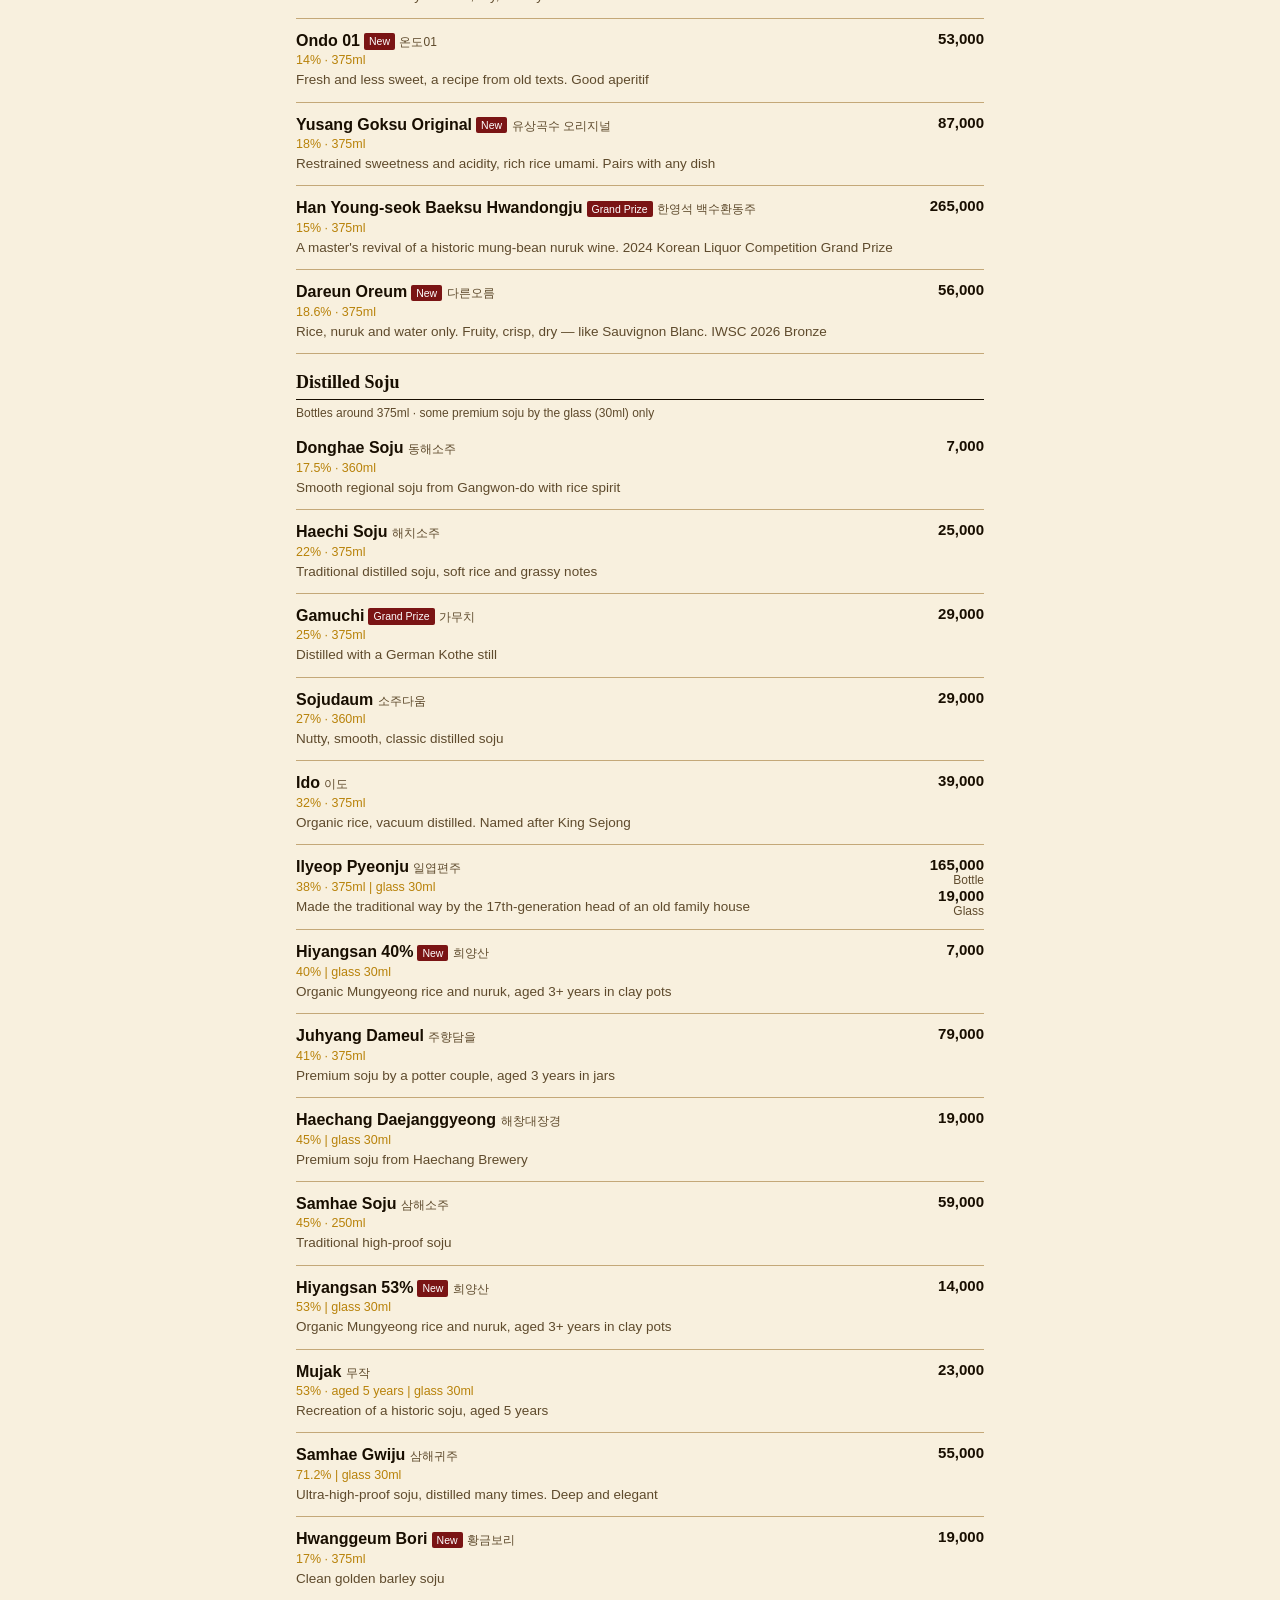
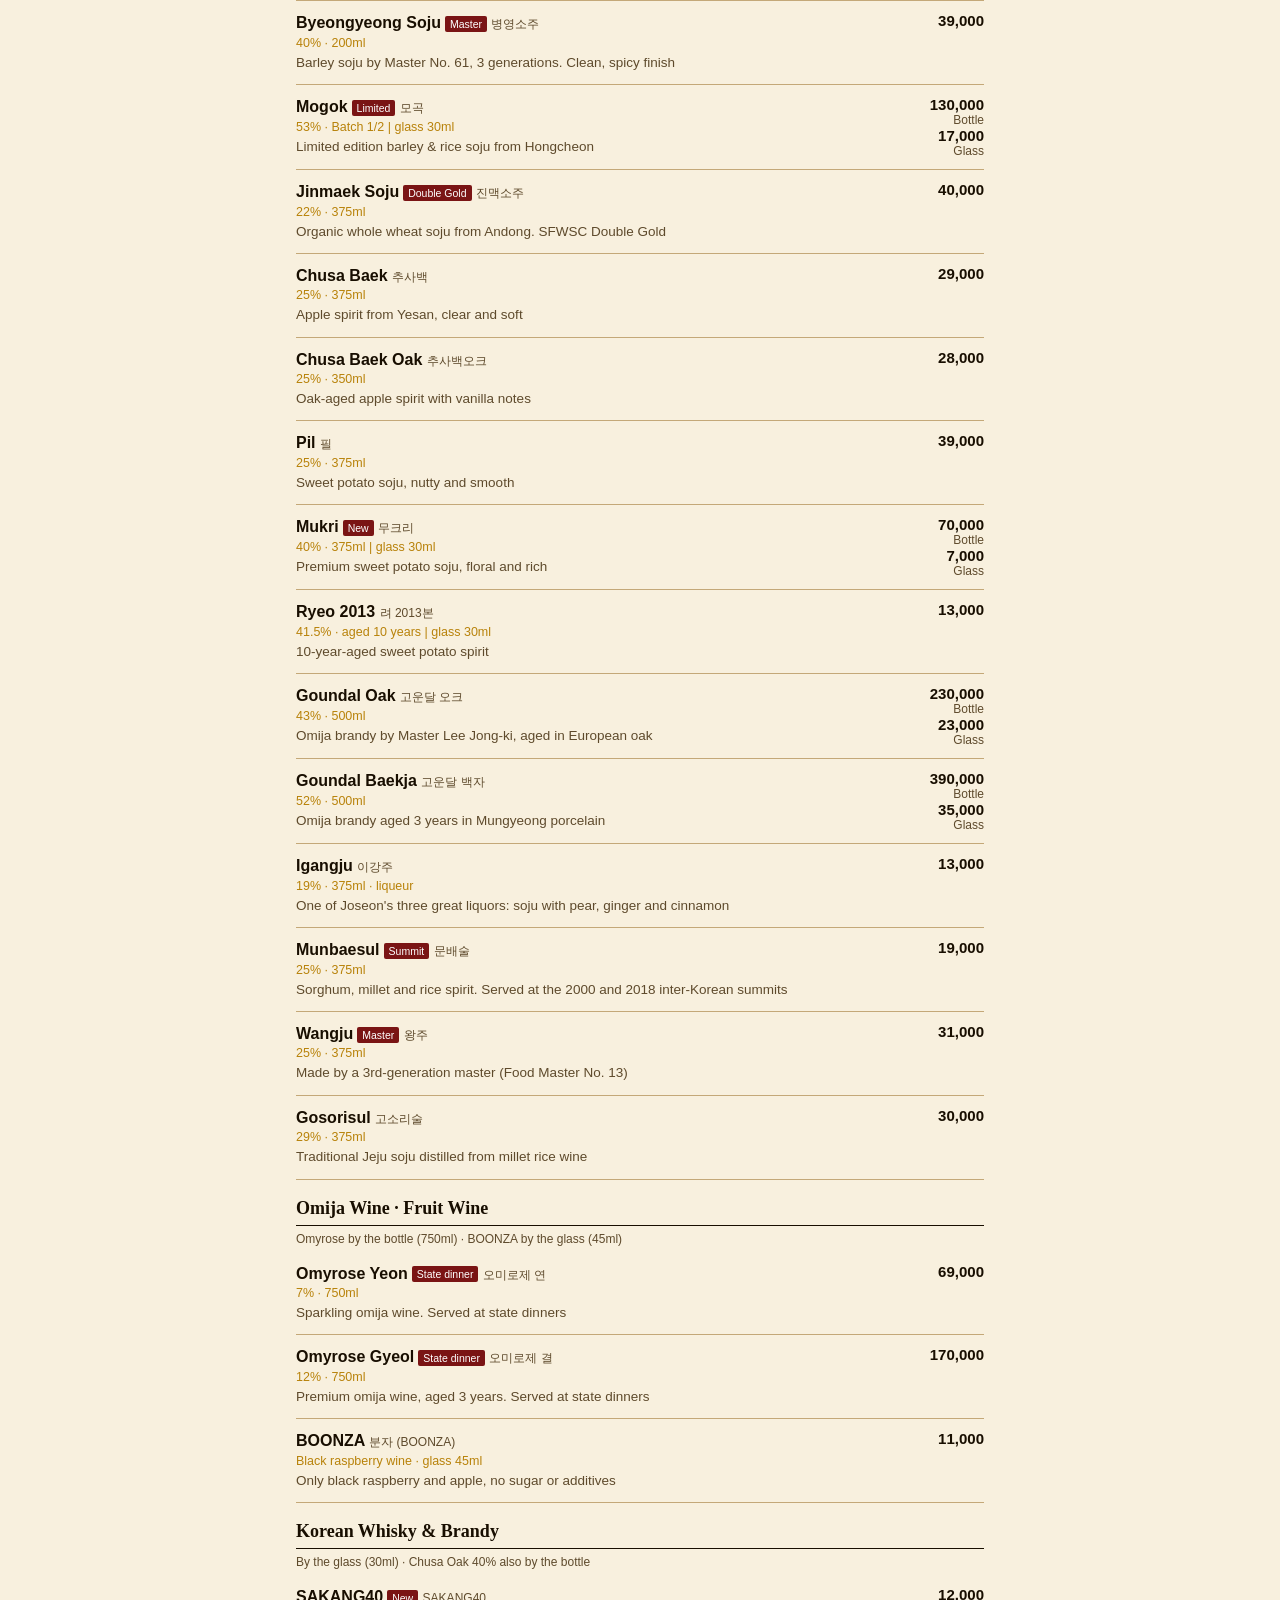
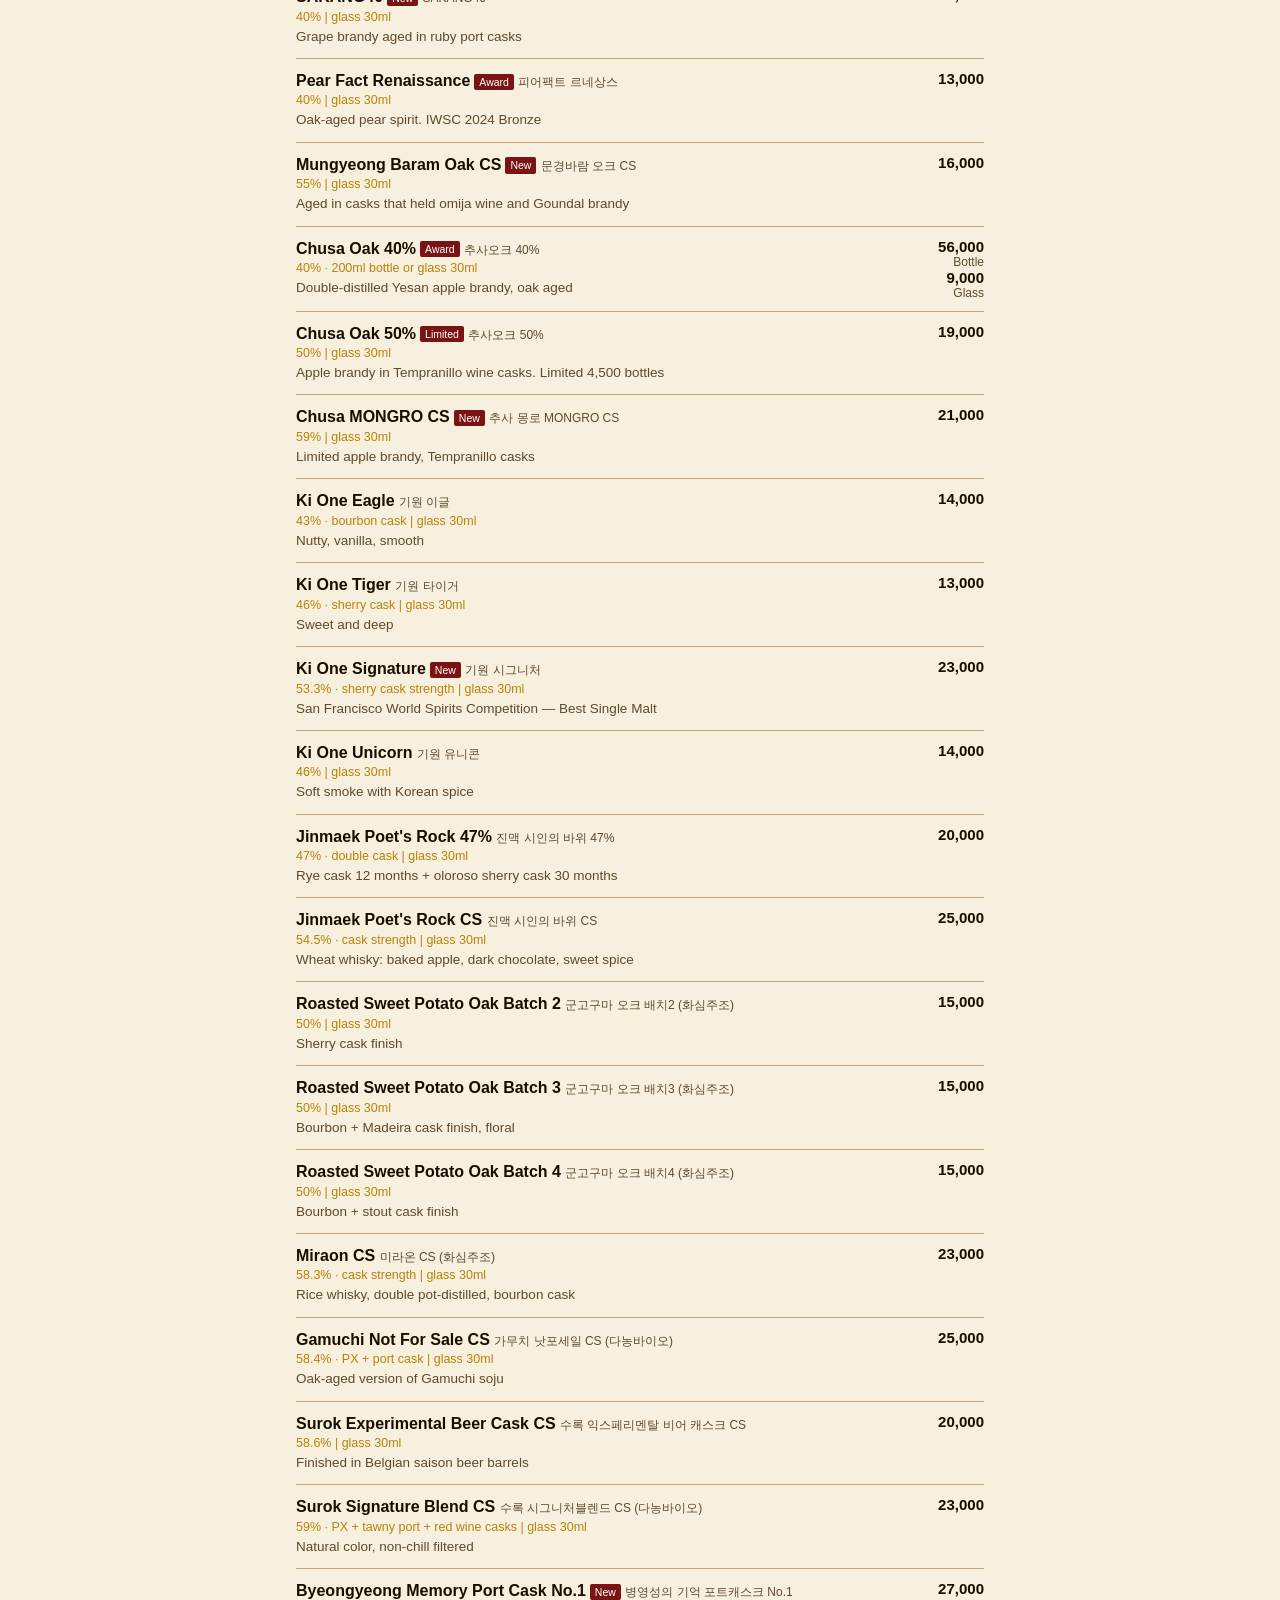
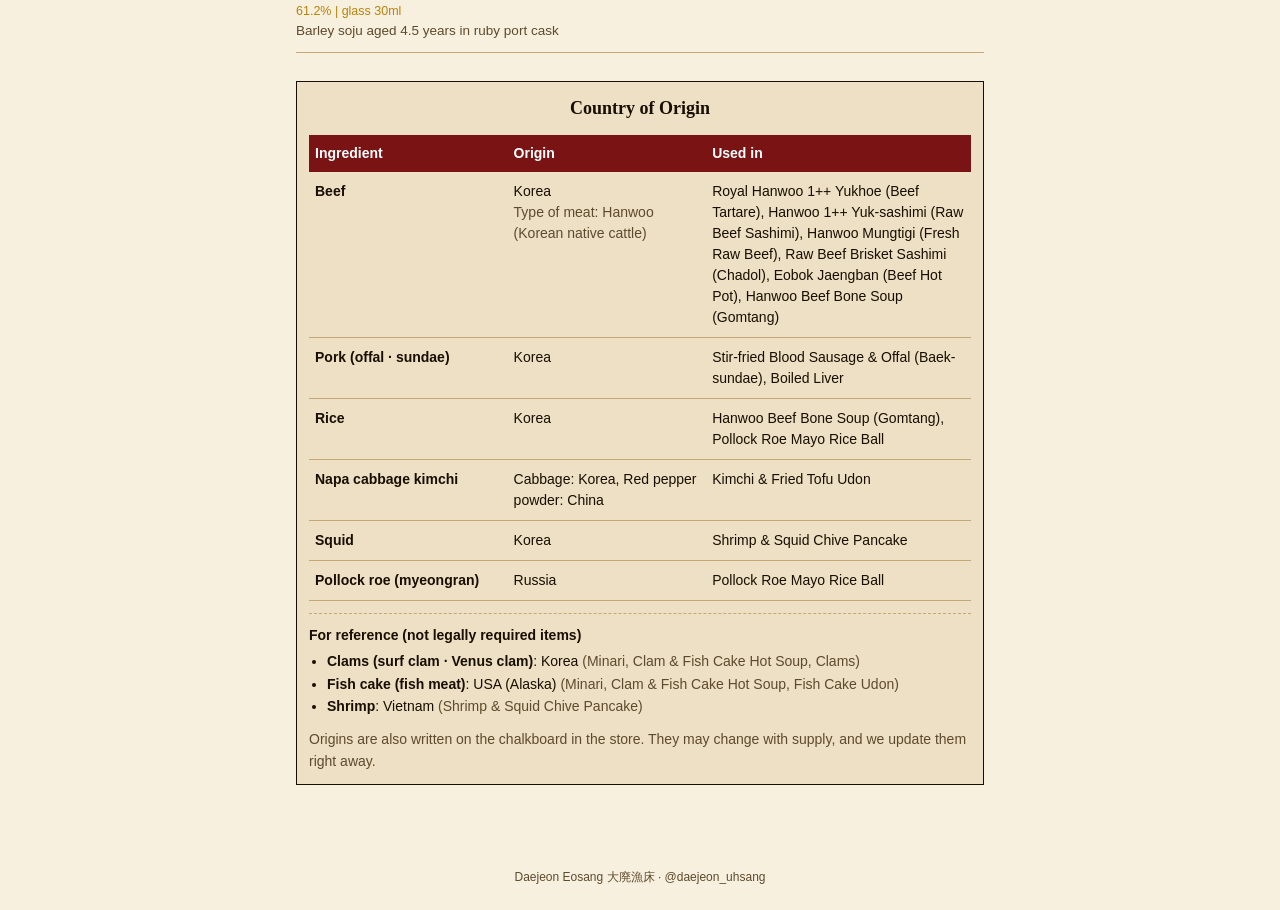
==== commit c51ab3d1: "QR 주문 UI 개선 A: 첫 화면 압축·페어링 담기·보낸 주문 목록·떠 있는 버튼 정리·다크 팔레트 보강, en.html 다크 고정 (사장님 11/8 추천대로) Co-Author" ====
--- a/en.html
+++ b/en.html
@@ -3,10 +3,14 @@
 <head>
 <meta charset="UTF-8">
 <meta name="viewport" content="width=device-width,initial-scale=1">
-<meta name="color-scheme" content="light">
+<meta name="color-scheme" content="only light">
+<meta name="supported-color-schemes" content="light">
+<meta name="darkreader-lock">
 <title>Daejeon Eosang — English Menu</title>
 <style>
-:root{--ink:#180e00;--paper:#f8f0de;--paper2:#ede0c4;--crimson:#7a1414;--gold:#b8820a;--muted:#5e4a2c;--div:#c4a878;}
+:root{color-scheme:only light;--ink:#180e00;--paper:#f8f0de;--paper2:#ede0c4;--crimson:#7a1414;--gold:#b8820a;--muted:#5e4a2c;--div:#c4a878;}
+html,body{color-scheme:only light;filter:none!important;}
+@media(prefers-color-scheme:dark){:root{--ink:#180e00!important;--paper:#f8f0de!important;--paper2:#ede0c4!important;--crimson:#7a1414!important;--gold:#b8820a!important;--muted:#5e4a2c!important;--div:#c4a878!important;}html,body{background:#f8f0de!important;color:#180e00!important;}}
 *{margin:0;padding:0;box-sizing:border-box}
 html,body{background:var(--paper);color:var(--ink);font-family:-apple-system,"Segoe UI",Roboto,"Noto Sans KR",sans-serif;overflow-x:clip}
 header{position:sticky;top:0;z-index:10;background:var(--paper);border-bottom:2px solid var(--gold);text-align:center;padding:10px 16px 0}
